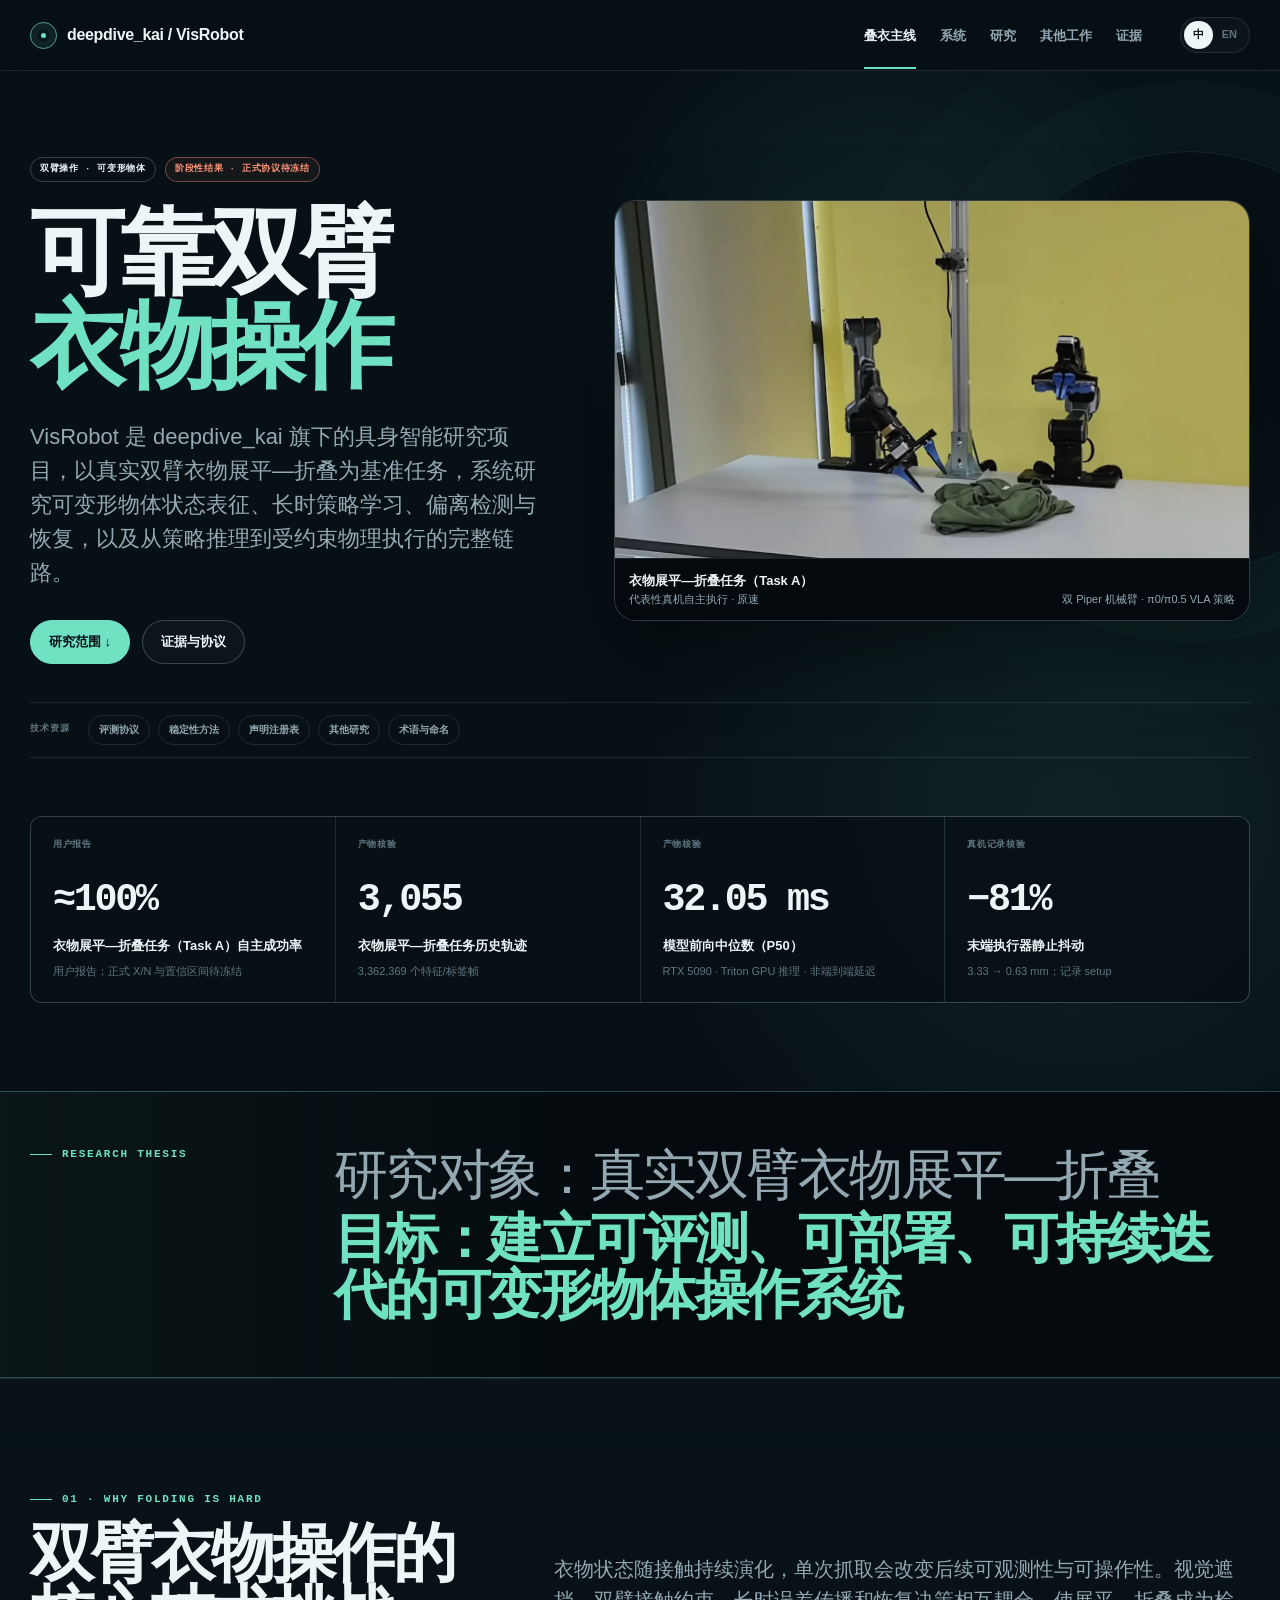
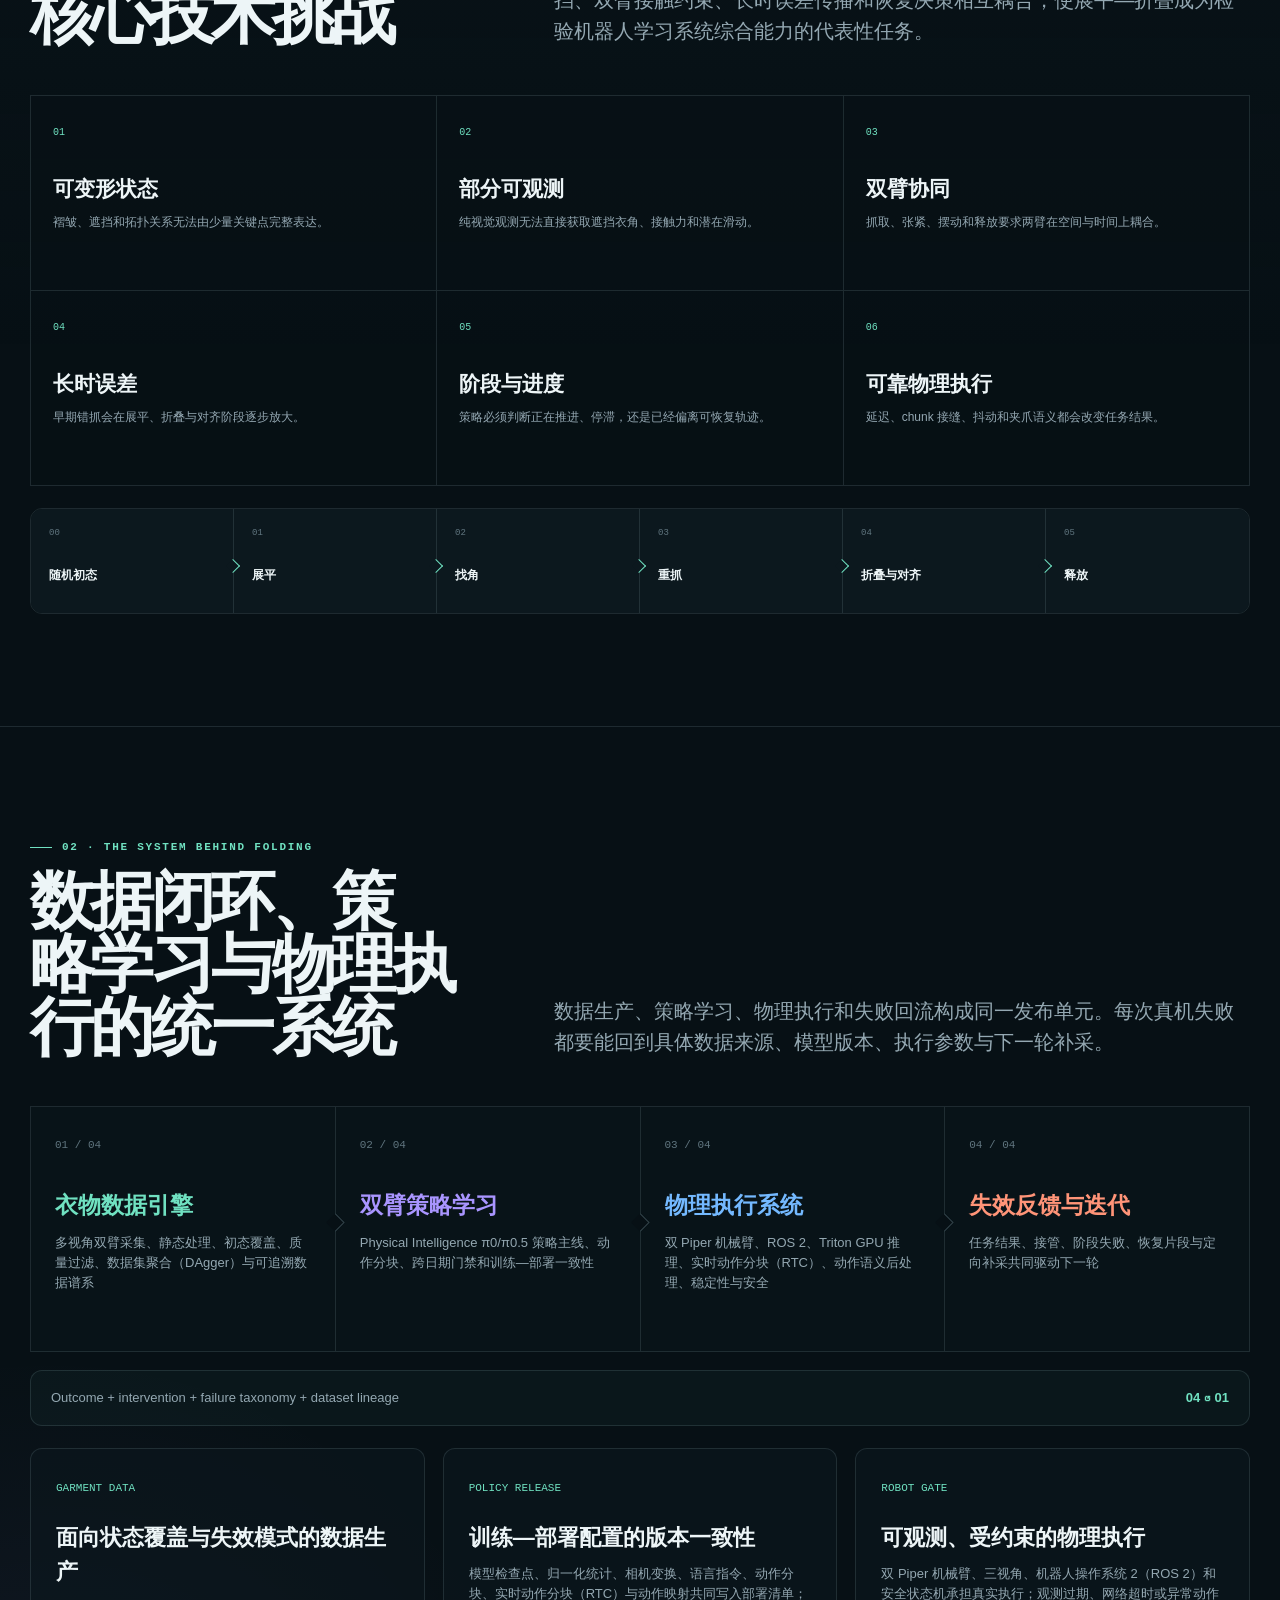
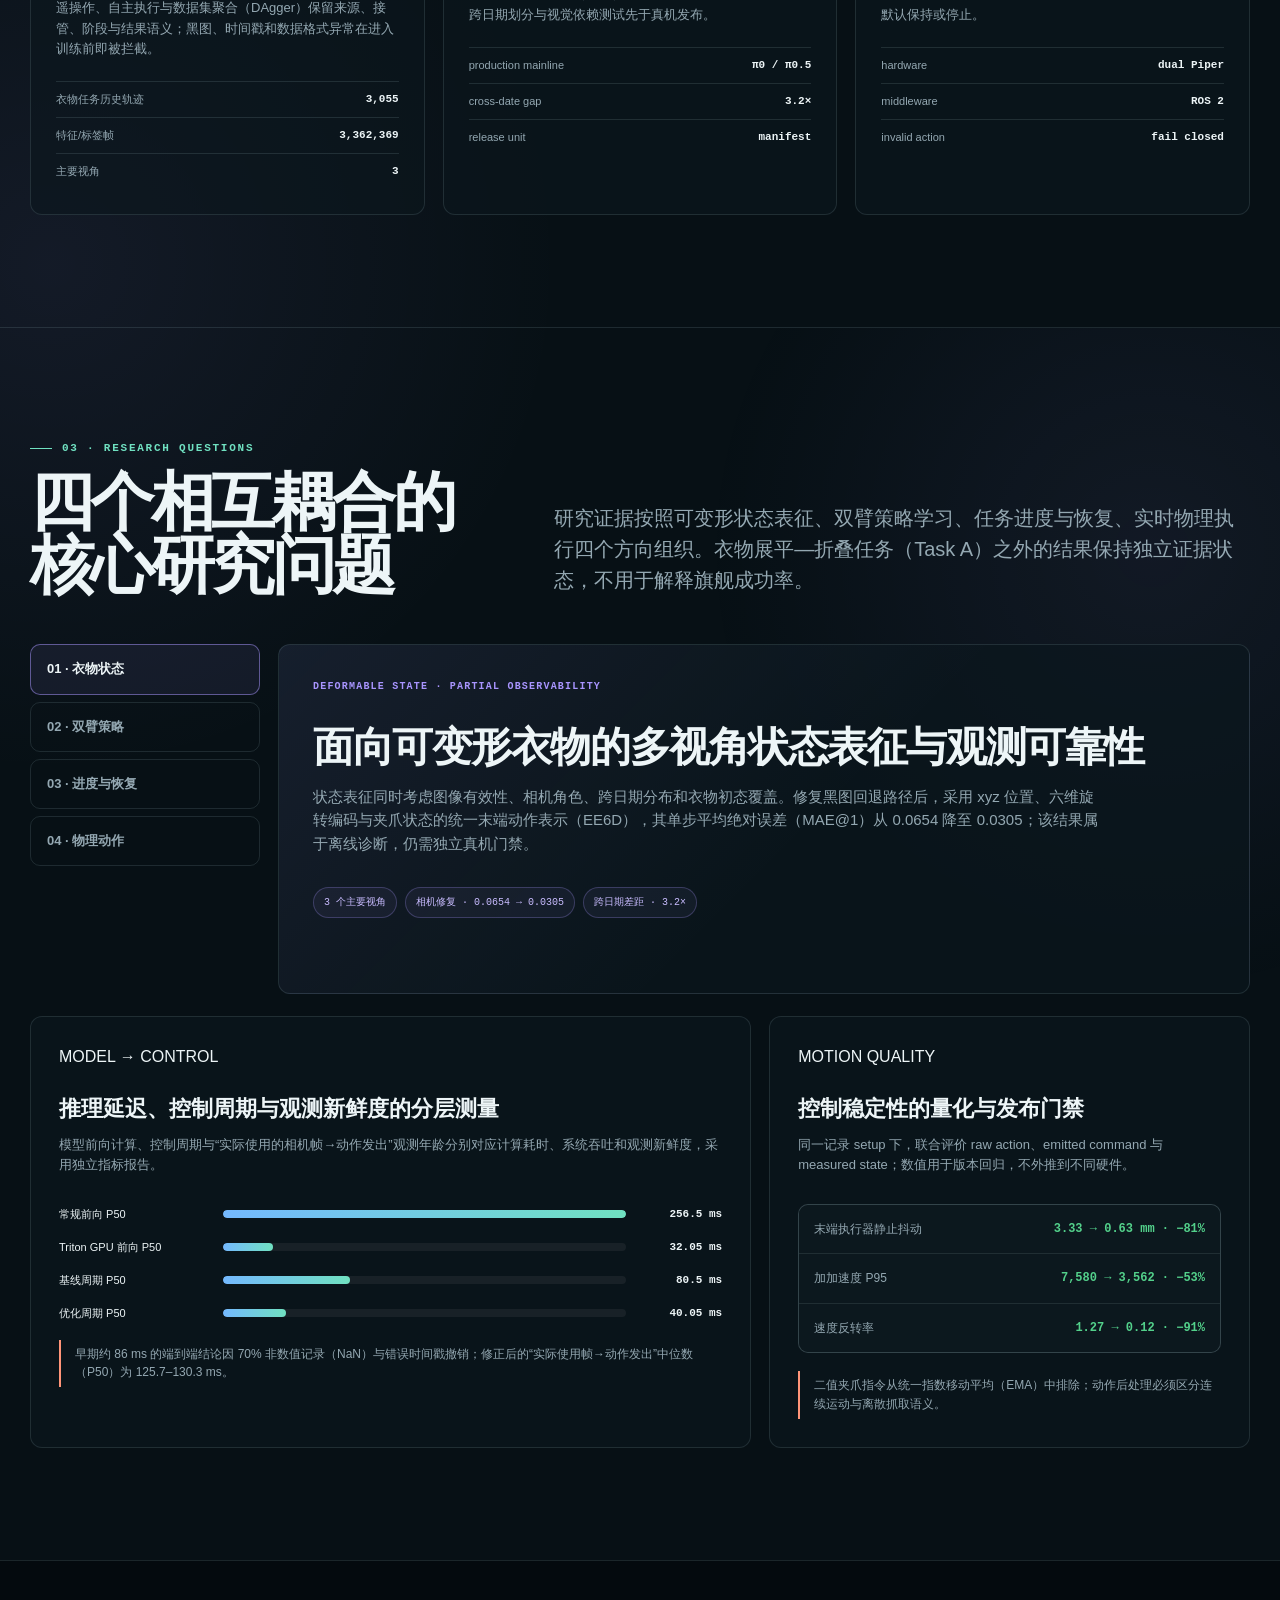
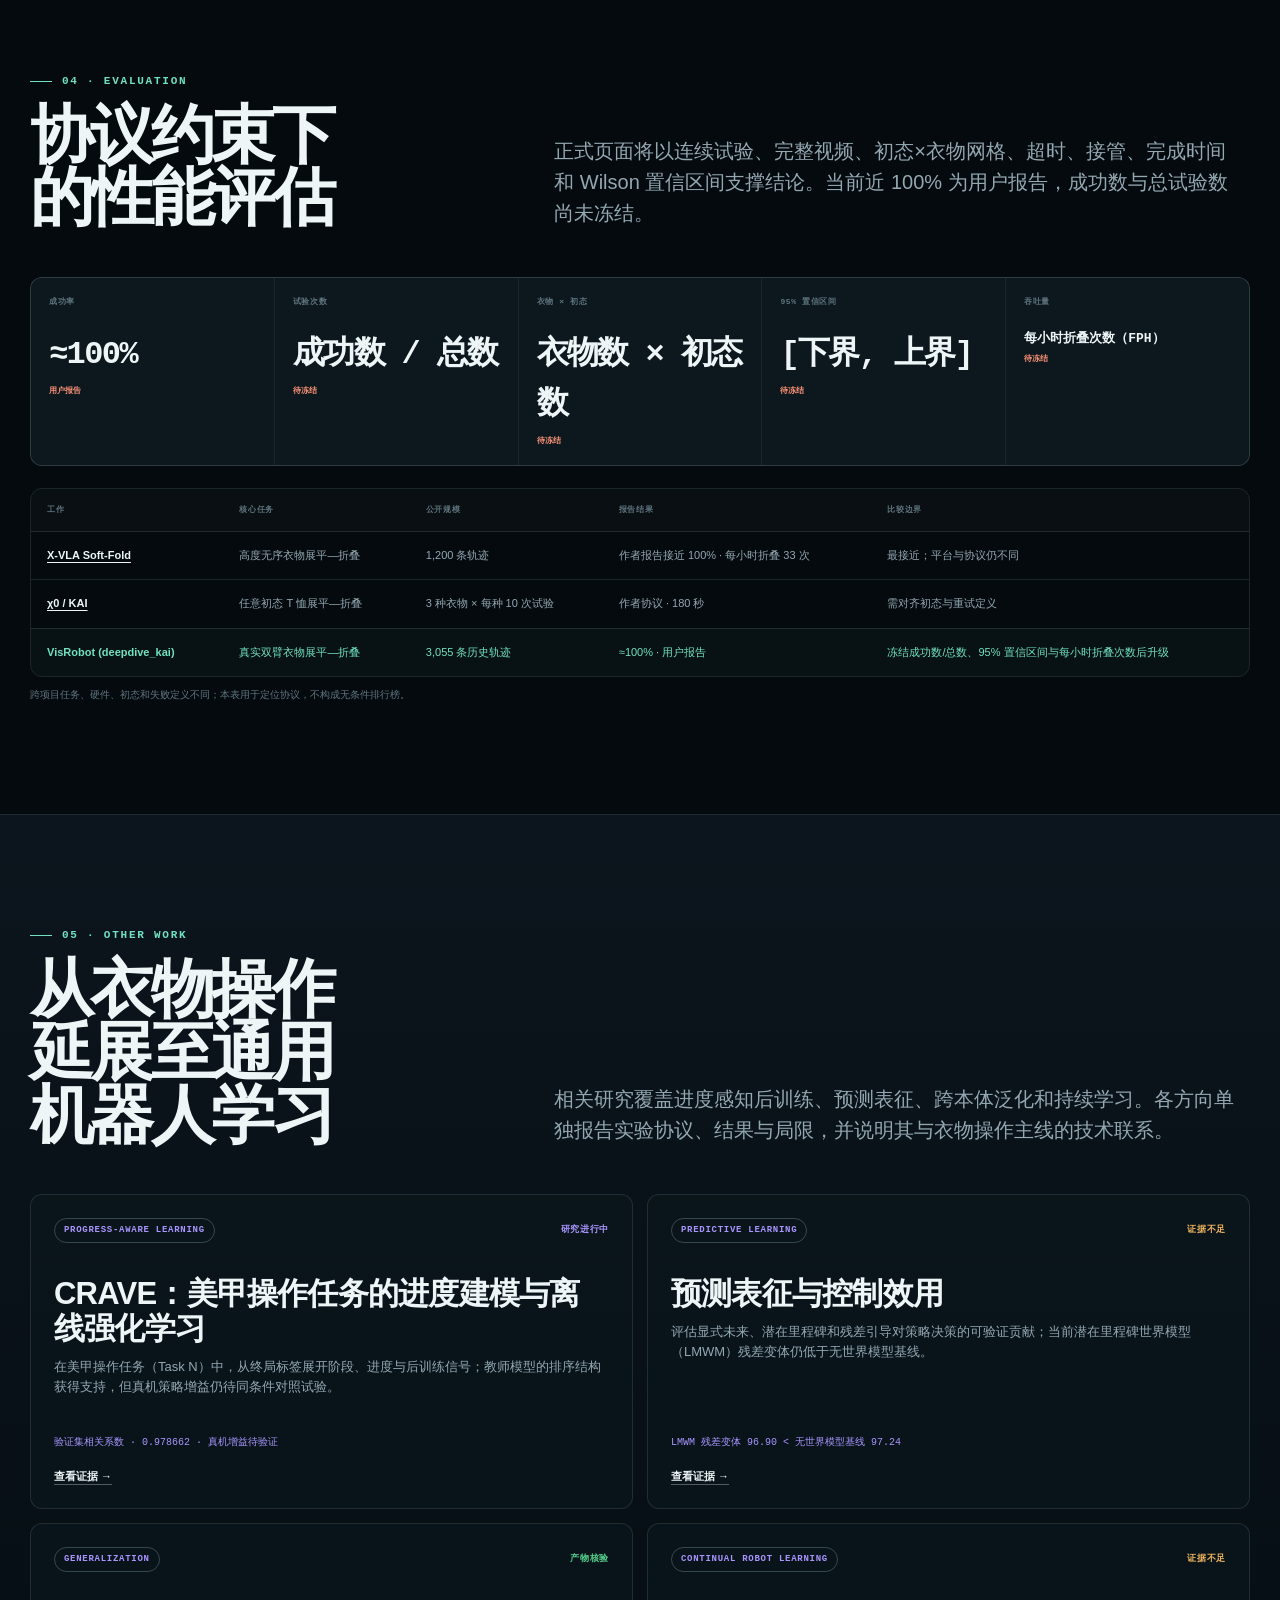
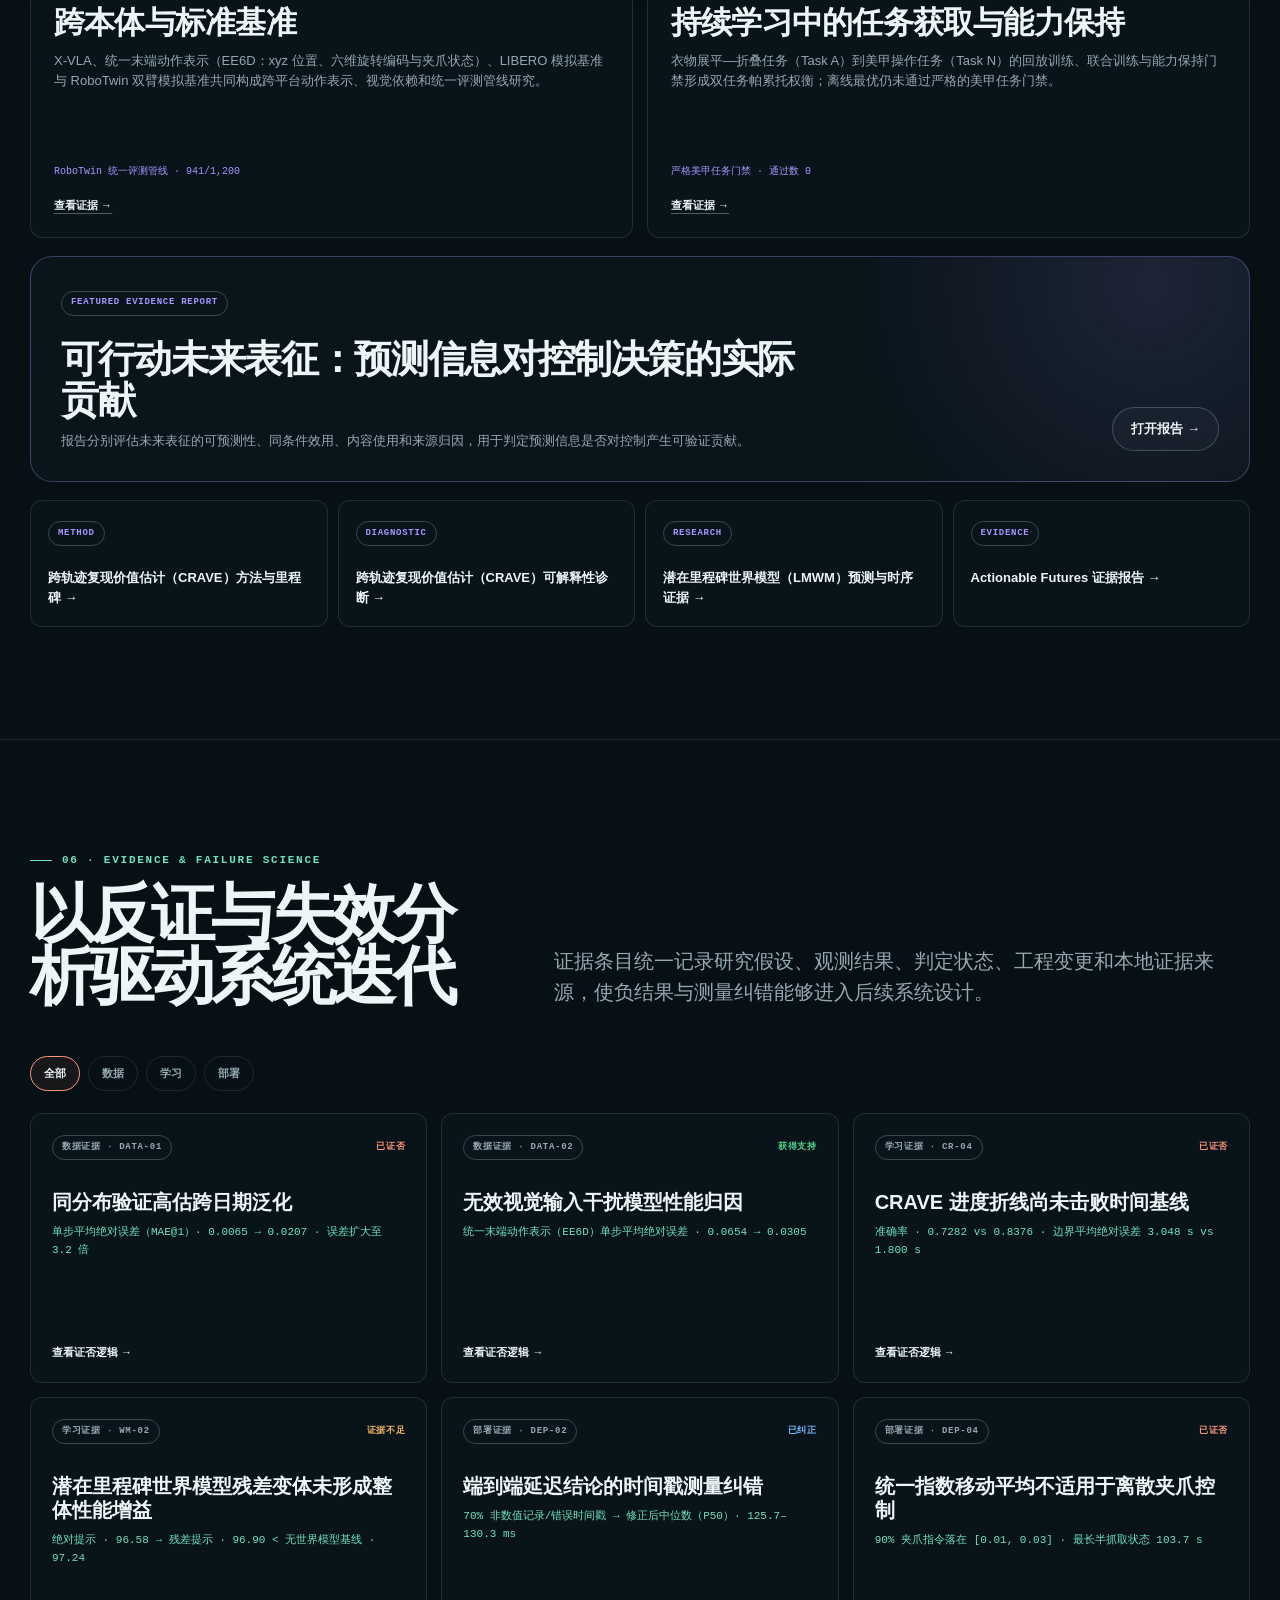
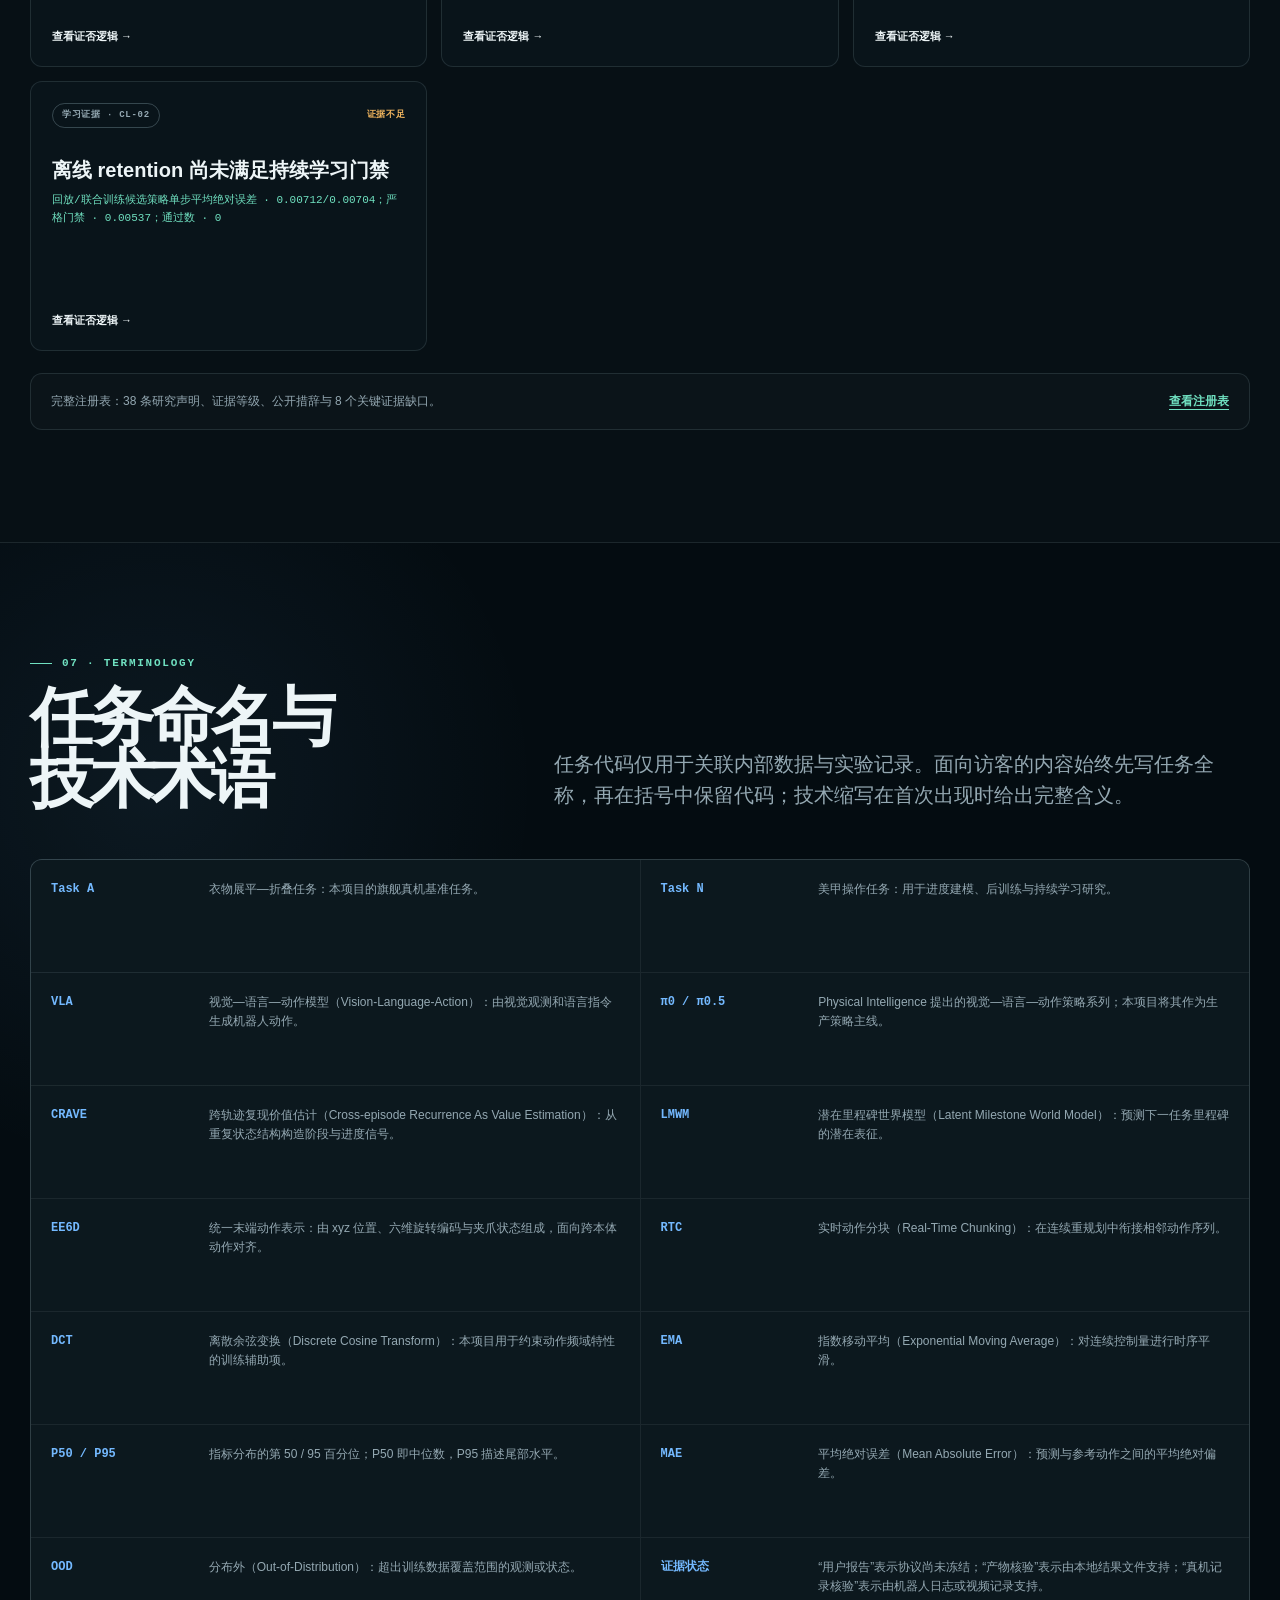
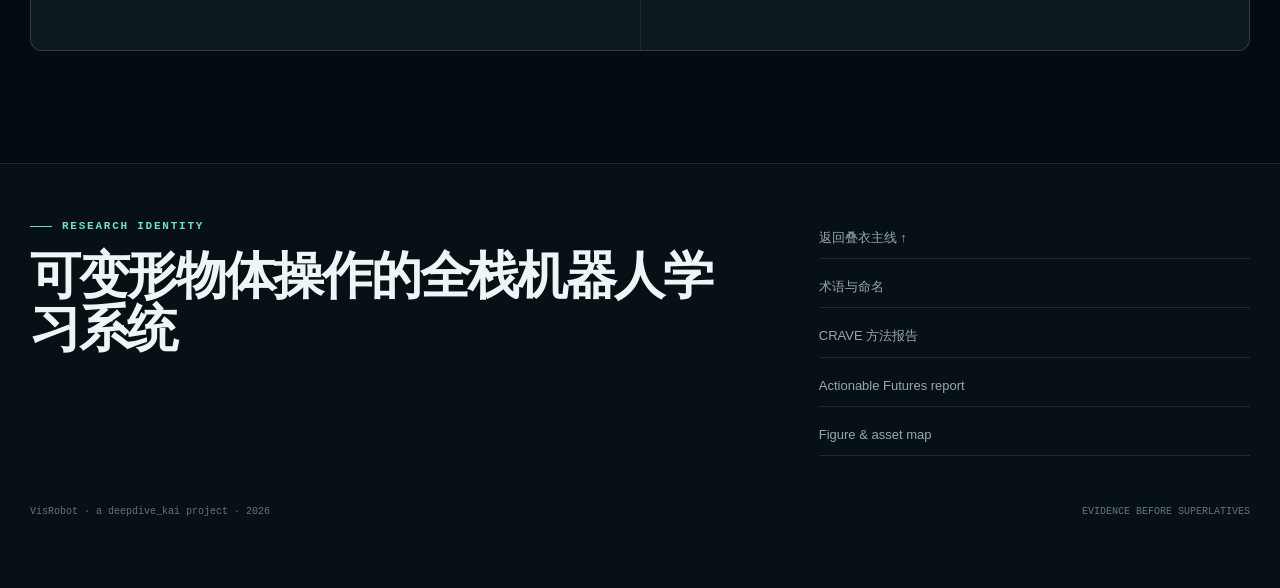
==== site/index.html @ 2e7d3652 "Publish VisRobot research showcase" ====
<!doctype html>
<html lang="zh-CN">
<head>
  <meta charset="utf-8">
  <meta name="viewport" content="width=device-width, initial-scale=1">
  <meta name="description" content="VisRobot 是 deepdive_kai 旗下的具身智能研究项目，以真实双臂衣物展平—折叠为基准任务，研究可变形物体状态表征、VLA 策略、任务进度、物理执行与可靠部署。">
  <meta name="theme-color" content="#071015">
  <meta property="og:type" content="website">
  <meta property="og:title" content="VisRobot · Reliable Bimanual Garment Manipulation">
  <meta property="og:description" content="A systems study of data, learning, control and evaluation for deformable-object manipulation.">
  <title>VisRobot · A deepdive_kai Project</title>
  <link rel="icon" href="favicon.svg" type="image/svg+xml">
  <link rel="stylesheet" href="static/showcase.css">
  <script defer src="static/showcase.js"></script>
</head>
<body>
  <a class="skip-link" href="#folding" data-copy-zh="跳到正文" data-copy-en="Skip to content">跳到正文</a>

  <header class="site-header">
    <div class="nav-shell">
      <a class="brand" href="#folding" aria-label="VisRobot home">
        <span class="brand-mark" aria-hidden="true"></span>
        <span>deepdive_kai / VisRobot</span>
      </a>
      <nav class="nav-links" id="site-nav" aria-label="Primary navigation">
        <a href="#folding" data-copy-zh="叠衣主线" data-copy-en="Folding">叠衣主线</a>
        <a href="#system" data-copy-zh="系统" data-copy-en="System">系统</a>
        <a href="#research" data-copy-zh="研究" data-copy-en="Research">研究</a>
        <a href="#other-work" data-copy-zh="其他工作" data-copy-en="Other Work">其他工作</a>
        <a href="#evidence" data-copy-zh="证据" data-copy-en="Evidence">证据</a>
      </nav>
      <button class="nav-toggle" id="nav-toggle" type="button" aria-expanded="false" aria-controls="site-nav" aria-label="Toggle navigation">Menu</button>
      <div class="lang-switch" aria-label="Language">
        <button id="lang-zh" class="active" type="button" data-lang="zh" aria-pressed="true">中</button>
        <button id="lang-en" type="button" data-lang="en" aria-pressed="false">EN</button>
      </div>
    </div>
  </header>

  <main>
    <section class="hero-section folding-hero" id="folding">
      <div class="section-shell">
        <div class="hero-grid">
          <div class="hero-copy">
            <div class="status-line">
              <span class="status-chip" data-copy-zh="双臂操作 · 可变形物体" data-copy-en="BIMANUAL MANIPULATION · DEFORMABLE OBJECTS">双臂操作 · 可变形物体</span>
              <span class="status-chip warning" data-copy-zh="阶段性结果 · 正式协议待冻结" data-copy-en="PROVISIONAL RESULT · PROTOCOL FREEZE PENDING">阶段性结果 · 正式协议待冻结</span>
            </div>
            <h1>
              <span data-copy-zh="可靠双臂" data-copy-en="Reliable Bimanual">可靠双臂</span><br>
              <span class="accent" data-copy-zh="衣物操作" data-copy-en="Garment Manipulation">衣物操作</span>
            </h1>
            <p class="hero-lead"
               data-copy-zh="VisRobot 是 deepdive_kai 旗下的具身智能研究项目，以真实双臂衣物展平—折叠为基准任务，系统研究可变形物体状态表征、长时策略学习、偏离检测与恢复，以及从策略推理到受约束物理执行的完整链路。"
               data-copy-en="VisRobot is an embodied-AI research project within deepdive_kai. It uses real-world bimanual garment flatten-and-fold as a benchmark for deformable-state representation, long-horizon policy learning, deviation detection and recovery, and constrained physical execution.">VisRobot 是 deepdive_kai 旗下的具身智能研究项目，以真实双臂衣物展平—折叠为基准任务，系统研究可变形物体状态表征、长时策略学习、偏离检测与恢复，以及从策略推理到受约束物理执行的完整链路。</p>
            <div class="hero-actions">
              <a class="button-link primary" href="#problem" data-copy-zh="研究范围 ↓" data-copy-en="Research scope ↓">研究范围 ↓</a>
              <a class="button-link" href="#evidence" data-copy-zh="证据与协议" data-copy-en="Evidence & protocols">证据与协议</a>
            </div>
          </div>

          <figure class="demo-stage hero-demo">
            <video autoplay muted loop playsinline preload="metadata" poster="static/media/folding-demo-poster.webp">
              <source src="static/media/folding-demo.mp4" type="video/mp4">
            </video>
            <figcaption class="demo-caption">
              <div>
                <strong data-copy-zh="衣物展平—折叠任务（Task A）" data-copy-en="Garment flatten-and-fold task (Task A)">衣物展平—折叠任务（Task A）</strong>
                <span data-copy-zh="代表性真机自主执行 · 原速" data-copy-en="Representative autonomous rollout · real-time">代表性真机自主执行 · 原速</span>
              </div>
              <span data-copy-zh="双 Piper 机械臂 · π0/π0.5 VLA 策略" data-copy-en="DUAL PIPER ARMS · π0/π0.5 VLA POLICY">双 Piper 机械臂 · π0/π0.5 VLA 策略</span>
            </figcaption>
          </figure>
        </div>

        <div class="resource-rail" aria-label="Project resources">
          <span data-copy-zh="技术资源" data-copy-en="Technical resources">技术资源</span>
          <a href="#evaluation" data-copy-zh="评测协议" data-copy-en="Protocol">评测协议</a>
          <a href="#research" data-copy-zh="稳定性方法" data-copy-en="Motion stability">稳定性方法</a>
          <a href="#evidence" data-copy-zh="声明注册表" data-copy-en="Claim registry">声明注册表</a>
          <a href="#other-work" data-copy-zh="其他研究" data-copy-en="Other research">其他研究</a>
          <a href="#glossary" data-copy-zh="术语与命名" data-copy-en="Terminology">术语与命名</a>
        </div>
        <div class="metric-grid" id="hero-metrics" aria-live="polite"></div>
      </div>
    </section>

    <section class="manifesto-band" aria-label="Research thesis">
      <div class="section-shell manifesto-grid">
        <p class="eyebrow">RESEARCH THESIS</p>
        <blockquote>
          <span data-copy-zh="研究对象：真实双臂衣物展平—折叠" data-copy-en="Subject: real-world bimanual garment flatten-and-fold">研究对象：真实双臂衣物展平—折叠</span>
          <strong data-copy-zh="目标：建立可评测、可部署、可持续迭代的可变形物体操作系统" data-copy-en="Objective: an evaluable, deployable and continuously improving system for deformable-object manipulation">目标：建立可评测、可部署、可持续迭代的可变形物体操作系统</strong>
        </blockquote>
      </div>
    </section>

    <section class="section problem-section" id="problem">
      <div class="section-shell">
        <header class="section-heading">
          <div>
            <p class="eyebrow">01 · WHY FOLDING IS HARD</p>
            <h2 data-copy-zh="双臂衣物操作的核心技术挑战" data-copy-en="Core challenges in bimanual garment manipulation">双臂衣物操作的核心技术挑战</h2>
          </div>
          <p data-copy-zh="衣物状态随接触持续演化，单次抓取会改变后续可观测性与可操作性。视觉遮挡、双臂接触约束、长时误差传播和恢复决策相互耦合，使展平—折叠成为检验机器人学习系统综合能力的代表性任务。" data-copy-en="Garment state evolves under contact, and each grasp changes subsequent observability and manipulability. Visual occlusion, bimanual contact constraints, long-horizon error propagation and recovery decisions are tightly coupled, making flatten-and-fold a representative systems benchmark.">衣物状态随接触持续演化，单次抓取会改变后续可观测性与可操作性。视觉遮挡、双臂接触约束、长时误差传播和恢复决策相互耦合，使展平—折叠成为检验机器人学习系统综合能力的代表性任务。</p>
        </header>

        <div class="challenge-grid">
          <article class="challenge-card"><span>01</span><h3 data-copy-zh="可变形状态" data-copy-en="Deformable state">可变形状态</h3><p data-copy-zh="褶皱、遮挡和拓扑关系无法由少量关键点完整表达。" data-copy-en="Wrinkles, occlusion and topology cannot be fully captured by a few keypoints.">褶皱、遮挡和拓扑关系无法由少量关键点完整表达。</p></article>
          <article class="challenge-card"><span>02</span><h3 data-copy-zh="部分可观测" data-copy-en="Partial observability">部分可观测</h3><p data-copy-zh="纯视觉观测无法直接获取遮挡衣角、接触力和潜在滑动。" data-copy-en="Vision alone does not directly expose occluded corners, contact forces or latent slip.">纯视觉观测无法直接获取遮挡衣角、接触力和潜在滑动。</p></article>
          <article class="challenge-card"><span>03</span><h3 data-copy-zh="双臂协同" data-copy-en="Bimanual coordination">双臂协同</h3><p data-copy-zh="抓取、张紧、摆动和释放要求两臂在空间与时间上耦合。" data-copy-en="Grasping, tensioning, swinging and release couple both arms in space and time.">抓取、张紧、摆动和释放要求两臂在空间与时间上耦合。</p></article>
          <article class="challenge-card"><span>04</span><h3 data-copy-zh="长时误差" data-copy-en="Long-horizon error">长时误差</h3><p data-copy-zh="早期错抓会在展平、折叠与对齐阶段逐步放大。" data-copy-en="An early bad grasp compounds through flattening, folding and alignment.">早期错抓会在展平、折叠与对齐阶段逐步放大。</p></article>
          <article class="challenge-card"><span>05</span><h3 data-copy-zh="阶段与进度" data-copy-en="Stage & progress">阶段与进度</h3><p data-copy-zh="策略必须判断正在推进、停滞，还是已经偏离可恢复轨迹。" data-copy-en="The policy must distinguish progress, stagnation and recoverable deviation.">策略必须判断正在推进、停滞，还是已经偏离可恢复轨迹。</p></article>
          <article class="challenge-card"><span>06</span><h3 data-copy-zh="可靠物理执行" data-copy-en="Reliable execution">可靠物理执行</h3><p data-copy-zh="延迟、chunk 接缝、抖动和夹爪语义都会改变任务结果。" data-copy-en="Latency, chunk seams, jitter and gripper semantics all change outcomes.">延迟、chunk 接缝、抖动和夹爪语义都会改变任务结果。</p></article>
        </div>

        <div class="task-timeline" aria-label="Folding task stages">
          <div><span>00</span><b data-copy-zh="随机初态" data-copy-en="Random state">随机初态</b></div>
          <div><span>01</span><b data-copy-zh="展平" data-copy-en="Flatten">展平</b></div>
          <div><span>02</span><b data-copy-zh="找角" data-copy-en="Find corners">找角</b></div>
          <div><span>03</span><b data-copy-zh="重抓" data-copy-en="Regrasp">重抓</b></div>
          <div><span>04</span><b data-copy-zh="折叠与对齐" data-copy-en="Fold & align">折叠与对齐</b></div>
          <div><span>05</span><b data-copy-zh="释放" data-copy-en="Release">释放</b></div>
        </div>
      </div>
    </section>

    <section class="section" id="system">
      <div class="section-shell">
        <header class="section-heading">
          <div>
            <p class="eyebrow">02 · THE SYSTEM BEHIND FOLDING</p>
            <h2 data-copy-zh="数据闭环、策略学习与物理执行的统一系统" data-copy-en="A unified system for data, policy learning and physical execution">数据闭环、策略学习与物理执行的统一系统</h2>
          </div>
          <p data-copy-zh="数据生产、策略学习、物理执行和失败回流构成同一发布单元。每次真机失败都要能回到具体数据来源、模型版本、执行参数与下一轮补采。" data-copy-en="Data production, policy learning, physical execution and failure feedback form one release unit. Every robot failure must trace back to data sources, model versions, execution parameters and the next recollection cycle.">数据生产、策略学习、物理执行和失败回流构成同一发布单元。每次真机失败都要能回到具体数据来源、模型版本、执行参数与下一轮补采。</p>
        </header>
        <div class="system-rail system-four" id="system-rail"></div>
        <div class="loop-note">
          <span data-copy-zh="Outcome + intervention + failure taxonomy + dataset lineage" data-copy-en="Outcome + intervention + failure taxonomy + dataset lineage">Outcome + intervention + failure taxonomy + dataset lineage</span>
          <strong>04 ↺ 01</strong>
        </div>

        <div class="data-grid system-detail-grid">
          <article class="data-card">
            <span class="card-number">GARMENT DATA</span>
            <h3 data-copy-zh="面向状态覆盖与失效模式的数据生产" data-copy-en="Data production for state coverage and failure modes">面向状态覆盖与失效模式的数据生产</h3>
            <p data-copy-zh="遥操作、自主执行与数据集聚合（DAgger）保留来源、接管、阶段与结果语义；黑图、时间戳和数据格式异常在进入训练前即被拦截。" data-copy-en="Teleoperation, autonomous rollouts and Dataset Aggregation (DAgger) preserve source, intervention, stage and outcome semantics; black frames, timestamps and schema faults are rejected before training.">遥操作、自主执行与数据集聚合（DAgger）保留来源、接管、阶段与结果语义；黑图、时间戳和数据格式异常在进入训练前即被拦截。</p>
            <ul><li><span data-copy-zh="衣物任务历史轨迹" data-copy-en="Garment-task episodes">衣物任务历史轨迹</span><b>3,055</b></li><li><span data-copy-zh="特征/标签帧" data-copy-en="Feature/label frames">特征/标签帧</span><b>3,362,369</b></li><li><span data-copy-zh="主要视角" data-copy-en="Primary views">主要视角</span><b>3</b></li></ul>
          </article>
          <article class="data-card">
            <span class="card-number">POLICY RELEASE</span>
            <h3 data-copy-zh="训练—部署配置的版本一致性" data-copy-en="Version consistency across training and deployment">训练—部署配置的版本一致性</h3>
            <p data-copy-zh="模型检查点、归一化统计、相机变换、语言指令、动作分块、实时动作分块（RTC）与动作映射共同写入部署清单；跨日期划分与视觉依赖测试先于真机发布。" data-copy-en="Checkpoints, normalization statistics, camera transforms, prompts, action chunks, Real-Time Chunking (RTC) and action mappings enter one deployment manifest; cross-date splits and vision-dependence tests precede robot release.">模型检查点、归一化统计、相机变换、语言指令、动作分块、实时动作分块（RTC）与动作映射共同写入部署清单；跨日期划分与视觉依赖测试先于真机发布。</p>
            <ul><li><span>production mainline</span><b>π0 / π0.5</b></li><li><span>cross-date gap</span><b>3.2×</b></li><li><span>release unit</span><b>manifest</b></li></ul>
          </article>
          <article class="data-card">
            <span class="card-number">ROBOT GATE</span>
            <h3 data-copy-zh="可观测、受约束的物理执行" data-copy-en="Observable and constrained physical execution">可观测、受约束的物理执行</h3>
            <p data-copy-zh="双 Piper 机械臂、三视角、机器人操作系统 2（ROS 2）和安全状态机承担真实执行；观测过期、网络超时或异常动作默认保持或停止。" data-copy-en="Dual Piper arms, three views, Robot Operating System 2 (ROS 2) and a safety state machine execute the policy; stale observations, network timeouts and invalid actions default to hold or stop.">双 Piper 机械臂、三视角、机器人操作系统 2（ROS 2）和安全状态机承担真实执行；观测过期、网络超时或异常动作默认保持或停止。</p>
            <ul><li><span>hardware</span><b>dual Piper</b></li><li><span>middleware</span><b>ROS 2</b></li><li><span>invalid action</span><b>fail closed</b></li></ul>
          </article>
        </div>
      </div>
    </section>

    <section class="section research-section" id="research">
      <div class="section-shell">
        <header class="section-heading">
          <div>
            <p class="eyebrow">03 · RESEARCH QUESTIONS</p>
            <h2 data-copy-zh="四个相互耦合的核心研究问题" data-copy-en="Four coupled research questions">四个相互耦合的核心研究问题</h2>
          </div>
          <p data-copy-zh="研究证据按照可变形状态表征、双臂策略学习、任务进度与恢复、实时物理执行四个方向组织。衣物展平—折叠任务（Task A）之外的结果保持独立证据状态，不用于解释旗舰成功率。" data-copy-en="Evidence is organized around deformable-state representation, bimanual policy learning, task progress and recovery, and real-time physical execution. Results outside the garment flatten-and-fold task (Task A) retain independent evidence states and are not used to explain the flagship success rate.">研究证据按照可变形状态表征、双臂策略学习、任务进度与恢复、实时物理执行四个方向组织。衣物展平—折叠任务（Task A）之外的结果保持独立证据状态，不用于解释旗舰成功率。</p>
        </header>
        <div class="learning-layout">
          <div class="learning-tabs" id="learning-tabs" role="tablist" aria-label="Research questions"></div>
          <div class="learning-panel" id="learning-panel" role="tabpanel"></div>
        </div>

        <div class="deployment-grid motion-grid">
          <article class="deploy-card">
            <span class="card-number">MODEL → CONTROL</span>
            <h3 data-copy-zh="推理延迟、控制周期与观测新鲜度的分层测量" data-copy-en="Layered measurement of inference, control cycle and observation age">推理延迟、控制周期与观测新鲜度的分层测量</h3>
            <p data-copy-zh="模型前向计算、控制周期与“实际使用的相机帧→动作发出”观测年龄分别对应计算耗时、系统吞吐和观测新鲜度，采用独立指标报告。" data-copy-en="Model forward time, control-cycle time and used-camera-frame-to-command-emission observation age measure compute, throughput and observation freshness respectively and are reported independently.">模型前向计算、控制周期与“实际使用的相机帧→动作发出”观测年龄分别对应计算耗时、系统吞吐和观测新鲜度，采用独立指标报告。</p>
            <div class="latency-stack">
              <div class="latency-row"><span data-copy-zh="常规前向 P50" data-copy-en="Eager forward P50">常规前向 P50</span><div class="latency-track"><div class="latency-bar" style="--bar:100%"></div></div><strong>256.5 ms</strong></div>
              <div class="latency-row"><span data-copy-zh="Triton GPU 前向 P50" data-copy-en="Triton GPU forward P50">Triton GPU 前向 P50</span><div class="latency-track"><div class="latency-bar" style="--bar:12.5%"></div></div><strong>32.05 ms</strong></div>
              <div class="latency-row"><span data-copy-zh="基线周期 P50" data-copy-en="Baseline cycle P50">基线周期 P50</span><div class="latency-track"><div class="latency-bar" style="--bar:31.4%"></div></div><strong>80.5 ms</strong></div>
              <div class="latency-row"><span data-copy-zh="优化周期 P50" data-copy-en="Optimized cycle P50">优化周期 P50</span><div class="latency-track"><div class="latency-bar" style="--bar:15.6%"></div></div><strong>40.05 ms</strong></div>
            </div>
            <div class="measurement-note" data-copy-zh="早期约 86 ms 的端到端结论因 70% 非数值记录（NaN）与错误时间戳撤销；修正后的“实际使用帧→动作发出”中位数（P50）为 125.7–130.3 ms。" data-copy-en="An earlier ~86 ms end-to-end result was retracted because of 70% not-a-number (NaN) records and incorrect timestamps; corrected used-frame-to-command-emission median (P50) is 125.7–130.3 ms.">早期约 86 ms 的端到端结论因 70% 非数值记录（NaN）与错误时间戳撤销；修正后的“实际使用帧→动作发出”中位数（P50）为 125.7–130.3 ms。</div>
          </article>
          <article class="deploy-card">
            <span class="card-number">MOTION QUALITY</span>
            <h3 data-copy-zh="控制稳定性的量化与发布门禁" data-copy-en="Quantitative control-stability release gates">控制稳定性的量化与发布门禁</h3>
            <p data-copy-zh="同一记录 setup 下，联合评价 raw action、emitted command 与 measured state；数值用于版本回归，不外推到不同硬件。" data-copy-en="On the same recorded setup, raw actions, emitted commands and measured states are evaluated together. Values support release regression and are not extrapolated across hardware.">同一记录 setup 下，联合评价 raw action、emitted command 与 measured state；数值用于版本回归，不外推到不同硬件。</p>
            <div class="stability-list">
              <div class="stability-item"><span data-copy-zh="末端执行器静止抖动" data-copy-en="Idle end-effector jiggle">末端执行器静止抖动</span><b>3.33 → 0.63 mm · −81%</b></div>
              <div class="stability-item"><span data-copy-zh="加加速度 P95" data-copy-en="Jerk P95">加加速度 P95</span><b>7,580 → 3,562 · −53%</b></div>
              <div class="stability-item"><span data-copy-zh="速度反转率" data-copy-en="Velocity reversals">速度反转率</span><b>1.27 → 0.12 · −91%</b></div>
            </div>
            <div class="measurement-note" data-copy-zh="二值夹爪指令从统一指数移动平均（EMA）中排除；动作后处理必须区分连续运动与离散抓取语义。" data-copy-en="The binary gripper command is excluded from the shared exponential moving average (EMA); post-processing must distinguish continuous motion from discrete grasp semantics.">二值夹爪指令从统一指数移动平均（EMA）中排除；动作后处理必须区分连续运动与离散抓取语义。</div>
          </article>
        </div>
      </div>
    </section>

    <section class="section evaluation-section" id="evaluation">
      <div class="section-shell">
        <header class="section-heading">
          <div>
            <p class="eyebrow">04 · EVALUATION</p>
            <h2 data-copy-zh="协议约束下的性能评估" data-copy-en="Protocol-bounded performance evaluation">协议约束下的性能评估</h2>
          </div>
          <p data-copy-zh="正式页面将以连续试验、完整视频、初态×衣物网格、超时、接管、完成时间和 Wilson 置信区间支撑结论。当前近 100% 为用户报告，成功数与总试验数尚未冻结。" data-copy-en="The final claim will be grounded in consecutive trials, complete videos, an initial-state × garment grid, timeouts, interventions, completion time and Wilson confidence intervals. The current near-100% result is user-reported; successes and total trials are not yet frozen.">正式页面将以连续试验、完整视频、初态×衣物网格、超时、接管、完成时间和 Wilson 置信区间支撑结论。当前近 100% 为用户报告，成功数与总试验数尚未冻结。</p>
        </header>

        <div class="protocol-gate">
          <div><small data-copy-zh="成功率" data-copy-en="SUCCESS">成功率</small><strong>≈100%</strong><span data-copy-zh="用户报告" data-copy-en="USER-REPORTED">用户报告</span></div>
          <div><small data-copy-zh="试验次数" data-copy-en="TRIAL COUNT">试验次数</small><strong data-copy-zh="成功数 / 总数" data-copy-en="successes / trials">成功数 / 总数</strong><span data-copy-zh="待冻结" data-copy-en="PENDING">待冻结</span></div>
          <div><small data-copy-zh="衣物 × 初态" data-copy-en="GARMENTS × STATES">衣物 × 初态</small><strong data-copy-zh="衣物数 × 初态数" data-copy-en="garments × states">衣物数 × 初态数</strong><span data-copy-zh="待冻结" data-copy-en="PENDING">待冻结</span></div>
          <div><small data-copy-zh="95% 置信区间" data-copy-en="95% CONFIDENCE INTERVAL">95% 置信区间</small><strong data-copy-zh="[下界, 上界]" data-copy-en="[lower, upper]">[下界, 上界]</strong><span data-copy-zh="待冻结" data-copy-en="PENDING">待冻结</span></div>
          <div><small data-copy-zh="吞吐量" data-copy-en="THROUGHPUT">吞吐量</small><strong data-copy-zh="每小时折叠次数（FPH）" data-copy-en="Folds per hour (FPH)">每小时折叠次数（FPH）</strong><span data-copy-zh="待冻结" data-copy-en="PENDING">待冻结</span></div>
        </div>

        <div class="comparison-table-wrap">
          <table class="comparison-table">
            <thead><tr><th data-copy-zh="工作" data-copy-en="Work">工作</th><th data-copy-zh="核心任务" data-copy-en="Core task">核心任务</th><th data-copy-zh="公开规模" data-copy-en="Public scale">公开规模</th><th data-copy-zh="报告结果" data-copy-en="Reported result">报告结果</th><th data-copy-zh="比较边界" data-copy-en="Comparison boundary">比较边界</th></tr></thead>
            <tbody>
              <tr><td><a href="https://thu-air-dream.github.io/X-VLA/" target="_blank" rel="noreferrer">X-VLA Soft-Fold</a></td><td data-copy-zh="高度无序衣物展平—折叠" data-copy-en="Disordered garment flatten-and-fold">高度无序衣物展平—折叠</td><td data-copy-zh="1,200 条轨迹" data-copy-en="1,200 episodes">1,200 条轨迹</td><td data-copy-zh="作者报告接近 100% · 每小时折叠 33 次" data-copy-en="Authors report near 100% · 33 folds per hour">作者报告接近 100% · 每小时折叠 33 次</td><td data-copy-zh="最接近；平台与协议仍不同" data-copy-en="Closest; platform and protocol still differ">最接近；平台与协议仍不同</td></tr>
              <tr><td><a href="https://github.com/OpenDriveLab/kai0" target="_blank" rel="noreferrer">χ0 / KAI</a></td><td data-copy-zh="任意初态 T 恤展平—折叠" data-copy-en="Arbitrary-state T-shirt flatten-and-fold">任意初态 T 恤展平—折叠</td><td data-copy-zh="3 种衣物 × 每种 10 次试验" data-copy-en="3 garments × 10 trials each">3 种衣物 × 每种 10 次试验</td><td data-copy-zh="作者协议 · 180 秒" data-copy-en="Author protocol · 180 s">作者协议 · 180 秒</td><td data-copy-zh="需对齐初态与重试定义" data-copy-en="Must align state and retry definitions">需对齐初态与重试定义</td></tr>
              <tr class="current-row"><td>VisRobot (deepdive_kai)</td><td data-copy-zh="真实双臂衣物展平—折叠" data-copy-en="Real bimanual garment flatten-and-fold">真实双臂衣物展平—折叠</td><td data-copy-zh="3,055 条历史轨迹" data-copy-en="3,055 historical episodes">3,055 条历史轨迹</td><td data-copy-zh="≈100% · 用户报告" data-copy-en="≈100% · USER-REPORTED">≈100% · 用户报告</td><td data-copy-zh="冻结成功数/总数、95% 置信区间与每小时折叠次数后升级" data-copy-en="Upgrade after freezing successes/trials, the 95% confidence interval and folds per hour">冻结成功数/总数、95% 置信区间与每小时折叠次数后升级</td></tr>
            </tbody>
          </table>
        </div>
        <p class="table-note" data-copy-zh="跨项目任务、硬件、初态和失败定义不同；本表用于定位协议，不构成无条件排行榜。" data-copy-en="Tasks, hardware, initial states and failure definitions differ across projects. This table positions protocols; it is not an unconditional leaderboard.">跨项目任务、硬件、初态和失败定义不同；本表用于定位协议，不构成无条件排行榜。</p>
      </div>
    </section>

    <section class="section other-work-section" id="other-work">
      <div class="section-shell">
        <header class="section-heading">
          <div>
            <p class="eyebrow">05 · OTHER WORK</p>
            <h2 data-copy-zh="从衣物操作延展至通用机器人学习" data-copy-en="Extending garment manipulation toward general robot learning">从衣物操作延展至通用机器人学习</h2>
          </div>
          <p data-copy-zh="相关研究覆盖进度感知后训练、预测表征、跨本体泛化和持续学习。各方向单独报告实验协议、结果与局限，并说明其与衣物操作主线的技术联系。" data-copy-en="Related work covers progress-aware post-training, predictive representations, cross-embodiment generalization and continual learning. Each direction reports its protocol, results, limitations and technical relationship to garment manipulation separately.">相关研究覆盖进度感知后训练、预测表征、跨本体泛化和持续学习。各方向单独报告实验协议、结果与局限，并说明其与衣物操作主线的技术联系。</p>
        </header>
        <div class="other-work-grid" id="other-work-grid"></div>

        <article class="report-entry">
          <div>
            <span class="report-kind">FEATURED EVIDENCE REPORT</span>
            <h3 data-copy-zh="可行动未来表征：预测信息对控制决策的实际贡献" data-copy-en="Actionable Future Representations: When Predictions Influence Control">可行动未来表征：预测信息对控制决策的实际贡献</h3>
            <p data-copy-zh="报告分别评估未来表征的可预测性、同条件效用、内容使用和来源归因，用于判定预测信息是否对控制产生可验证贡献。" data-copy-en="The report evaluates predictability, matched utility, content use and source attribution separately to determine whether future representations make a verifiable contribution to control.">报告分别评估未来表征的可预测性、同条件效用、内容使用和来源归因，用于判定预测信息是否对控制产生可验证贡献。</p>
          </div>
          <a class="button-link report-link" href="reports/mint_vla_report/" data-copy-zh="打开报告 →" data-copy-en="Open report →">打开报告 →</a>
        </article>
        <div class="report-grid" id="report-grid" aria-label="Technical reports"></div>
      </div>
    </section>

    <section class="section" id="evidence">
      <div class="section-shell">
        <header class="section-heading">
          <div>
            <p class="eyebrow">06 · EVIDENCE & FAILURE SCIENCE</p>
            <h2 data-copy-zh="以反证与失效分析驱动系统迭代" data-copy-en="System iteration through falsification and failure analysis">以反证与失效分析驱动系统迭代</h2>
          </div>
          <p data-copy-zh="证据条目统一记录研究假设、观测结果、判定状态、工程变更和本地证据来源，使负结果与测量纠错能够进入后续系统设计。" data-copy-en="Each entry records the hypothesis, observation, verdict, engineering change and local evidence source, allowing negative results and measurement corrections to inform subsequent system design.">证据条目统一记录研究假设、观测结果、判定状态、工程变更和本地证据来源，使负结果与测量纠错能够进入后续系统设计。</p>
        </header>
        <div class="evidence-toolbar" aria-label="Evidence filters">
          <button class="filter-button active" type="button" data-evidence-filter="all" data-copy-zh="全部" data-copy-en="All">全部</button>
          <button class="filter-button" type="button" data-evidence-filter="data" data-copy-zh="数据" data-copy-en="Data">数据</button>
          <button class="filter-button" type="button" data-evidence-filter="learning" data-copy-zh="学习" data-copy-en="Learning">学习</button>
          <button class="filter-button" type="button" data-evidence-filter="deployment" data-copy-zh="部署" data-copy-en="Deployment">部署</button>
        </div>
        <div class="evidence-grid" id="evidence-grid" aria-live="polite"></div>
        <div class="evidence-footer">
          <span data-copy-zh="完整注册表：38 条研究声明、证据等级、公开措辞与 8 个关键证据缺口。" data-copy-en="Full registry: 38 claims, evidence levels, public wording and eight critical evidence gaps.">完整注册表：38 条研究声明、证据等级、公开措辞与 8 个关键证据缺口。</span>
          <a href="#evidence" data-copy-zh="查看注册表" data-copy-en="Open registry">查看注册表</a>
        </div>
      </div>
    </section>

    <section class="section glossary-section" id="glossary">
      <div class="section-shell">
        <header class="section-heading">
          <div>
            <p class="eyebrow">07 · TERMINOLOGY</p>
            <h2 data-copy-zh="任务命名与技术术语" data-copy-en="Task naming and technical terminology">任务命名与技术术语</h2>
          </div>
          <p data-copy-zh="任务代码仅用于关联内部数据与实验记录。面向访客的内容始终先写任务全称，再在括号中保留代码；技术缩写在首次出现时给出完整含义。" data-copy-en="Task codes link internal datasets and experiment records. Public-facing content always gives the full task name before the code in parentheses, and technical acronyms are expanded on first use.">任务代码仅用于关联内部数据与实验记录。面向访客的内容始终先写任务全称，再在括号中保留代码；技术缩写在首次出现时给出完整含义。</p>
        </header>
        <dl class="glossary-grid">
          <div><dt>Task A</dt><dd data-copy-zh="衣物展平—折叠任务：本项目的旗舰真机基准任务。" data-copy-en="Garment flatten-and-fold: the flagship real-robot benchmark in this project.">衣物展平—折叠任务：本项目的旗舰真机基准任务。</dd></div>
          <div><dt>Task N</dt><dd data-copy-zh="美甲操作任务：用于进度建模、后训练与持续学习研究。" data-copy-en="Nail-art manipulation: used for progress modeling, post-training and continual-learning studies.">美甲操作任务：用于进度建模、后训练与持续学习研究。</dd></div>
          <div><dt>VLA</dt><dd data-copy-zh="视觉—语言—动作模型（Vision-Language-Action）：由视觉观测和语言指令生成机器人动作。" data-copy-en="Vision-Language-Action model: generates robot actions from visual observations and language instructions.">视觉—语言—动作模型（Vision-Language-Action）：由视觉观测和语言指令生成机器人动作。</dd></div>
          <div><dt>π0 / π0.5</dt><dd data-copy-zh="Physical Intelligence 提出的视觉—语言—动作策略系列；本项目将其作为生产策略主线。" data-copy-en="The Vision-Language-Action policy family introduced by Physical Intelligence and used as this project's production-policy mainline.">Physical Intelligence 提出的视觉—语言—动作策略系列；本项目将其作为生产策略主线。</dd></div>
          <div><dt>CRAVE</dt><dd data-copy-zh="跨轨迹复现价值估计（Cross-episode Recurrence As Value Estimation）：从重复状态结构构造阶段与进度信号。" data-copy-en="Cross-episode Recurrence As Value Estimation: derives stage and progress signals from recurrent state structure across trajectories.">跨轨迹复现价值估计（Cross-episode Recurrence As Value Estimation）：从重复状态结构构造阶段与进度信号。</dd></div>
          <div><dt>LMWM</dt><dd data-copy-zh="潜在里程碑世界模型（Latent Milestone World Model）：预测下一任务里程碑的潜在表征。" data-copy-en="Latent Milestone World Model: predicts a latent representation of the next task milestone.">潜在里程碑世界模型（Latent Milestone World Model）：预测下一任务里程碑的潜在表征。</dd></div>
          <div><dt>EE6D</dt><dd data-copy-zh="统一末端动作表示：由 xyz 位置、六维旋转编码与夹爪状态组成，面向跨本体动作对齐。" data-copy-en="Unified end-effector action representation combining xyz position, a 6D rotation encoding and gripper state for cross-embodiment alignment.">统一末端动作表示：由 xyz 位置、六维旋转编码与夹爪状态组成，面向跨本体动作对齐。</dd></div>
          <div><dt>RTC</dt><dd data-copy-zh="实时动作分块（Real-Time Chunking）：在连续重规划中衔接相邻动作序列。" data-copy-en="Real-Time Chunking: connects adjacent action sequences during continuous replanning.">实时动作分块（Real-Time Chunking）：在连续重规划中衔接相邻动作序列。</dd></div>
          <div><dt>DCT</dt><dd data-copy-zh="离散余弦变换（Discrete Cosine Transform）：本项目用于约束动作频域特性的训练辅助项。" data-copy-en="Discrete Cosine Transform: used here as a training auxiliary term for action-frequency characteristics.">离散余弦变换（Discrete Cosine Transform）：本项目用于约束动作频域特性的训练辅助项。</dd></div>
          <div><dt>EMA</dt><dd data-copy-zh="指数移动平均（Exponential Moving Average）：对连续控制量进行时序平滑。" data-copy-en="Exponential Moving Average: temporally smooths continuous control values.">指数移动平均（Exponential Moving Average）：对连续控制量进行时序平滑。</dd></div>
          <div><dt>P50 / P95</dt><dd data-copy-zh="指标分布的第 50 / 95 百分位；P50 即中位数，P95 描述尾部水平。" data-copy-en="The 50th and 95th percentiles of a metric distribution; P50 is the median and P95 characterizes the tail.">指标分布的第 50 / 95 百分位；P50 即中位数，P95 描述尾部水平。</dd></div>
          <div><dt>MAE</dt><dd data-copy-zh="平均绝对误差（Mean Absolute Error）：预测与参考动作之间的平均绝对偏差。" data-copy-en="Mean Absolute Error: the mean absolute deviation between predicted and reference actions.">平均绝对误差（Mean Absolute Error）：预测与参考动作之间的平均绝对偏差。</dd></div>
          <div><dt>OOD</dt><dd data-copy-zh="分布外（Out-of-Distribution）：超出训练数据覆盖范围的观测或状态。" data-copy-en="Out-of-Distribution: observations or states beyond the coverage of the training data.">分布外（Out-of-Distribution）：超出训练数据覆盖范围的观测或状态。</dd></div>
          <div><dt data-copy-zh="证据状态" data-copy-en="Evidence status">证据状态</dt><dd data-copy-zh="“用户报告”表示协议尚未冻结；“产物核验”表示由本地结果文件支持；“真机记录核验”表示由机器人日志或视频记录支持。" data-copy-en="User-reported means the protocol is not yet frozen; artifact-verified is supported by local result files; robot-trace-verified is supported by robot logs or videos.">“用户报告”表示协议尚未冻结；“产物核验”表示由本地结果文件支持；“真机记录核验”表示由机器人日志或视频记录支持。</dd></div>
        </dl>
      </div>
    </section>
  </main>

  <footer class="site-footer">
    <div class="section-shell">
      <div class="footer-grid">
        <div>
          <p class="eyebrow">RESEARCH IDENTITY</p>
          <h2 data-copy-zh="可变形物体操作的全栈机器人学习系统" data-copy-en="A full-stack robot-learning system for deformable-object manipulation">可变形物体操作的全栈机器人学习系统</h2>
        </div>
        <div class="footer-links">
          <a href="#folding" data-copy-zh="返回叠衣主线 ↑" data-copy-en="Back to folding ↑">返回叠衣主线 ↑</a>
          <a href="#glossary" data-copy-zh="术语与命名" data-copy-en="Terminology">术语与命名</a>
          <a href="reports/crave_report/" data-copy-zh="CRAVE 方法报告" data-copy-en="CRAVE method report">CRAVE 方法报告</a>
          <a href="reports/mint_vla_report/">Actionable Futures report</a>
          <a href="#glossary">Figure & asset map</a>
        </div>
      </div>
      <div class="footer-meta"><span>VisRobot · a deepdive_kai project · 2026</span><span>EVIDENCE BEFORE SUPERLATIVES</span></div>
    </div>
  </footer>

  <dialog class="evidence-dialog" id="evidence-dialog">
    <div class="dialog-inner">
      <button class="dialog-close" type="button" aria-label="Close">×</button>
      <p class="dialog-kicker" id="dialog-kicker"></p>
      <h2 id="dialog-title"></h2>
      <div class="dialog-block"><small>QUESTION / 原假设</small><p id="dialog-question"></p></div>
      <div class="dialog-block result"><small>OBSERVED RESULT / 结果</small><p id="dialog-result"></p></div>
      <div class="dialog-block"><small>WHAT CHANGED / 工程变化</small><p id="dialog-change"></p></div>
      <div class="dialog-block"><small>LOCAL SOURCE / 本地证据</small><p id="dialog-source"></p></div>
    </div>
  </dialog>
</body>
</html>
---- site/static/showcase.css ----
:root {
  --ink: #edf5f7;
  --muted: #94a8b2;
  --quiet: #60757f;
  --bg: #071015;
  --bg-deep: #040a0e;
  --surface: #0c181e;
  --surface-2: #112129;
  --line: rgba(170, 205, 214, 0.14);
  --line-strong: rgba(170, 205, 214, 0.28);
  --data: #70e1c1;
  --learning: #a995ff;
  --hardware: #f4b860;
  --deploy: #74b9ff;
  --verified: #53d18b;
  --warning: #ff9478;
  --max: 1220px;
  --radius: 22px;
  --radius-sm: 12px;
  --shadow: 0 30px 80px rgba(0, 0, 0, 0.32);
}

* {
  box-sizing: border-box;
}

html {
  scroll-behavior: smooth;
  scroll-padding-top: 82px;
}

body {
  margin: 0;
  color: var(--ink);
  background:
    radial-gradient(circle at 84% 8%, rgba(112, 225, 193, 0.09), transparent 28rem),
    radial-gradient(circle at 4% 34%, rgba(169, 149, 255, 0.08), transparent 32rem),
    var(--bg);
  font-family: Inter, ui-sans-serif, -apple-system, BlinkMacSystemFont, "Segoe UI", "Noto Sans SC", sans-serif;
  line-height: 1.55;
  min-width: 320px;
}

body::before {
  position: fixed;
  inset: 0;
  z-index: -1;
  pointer-events: none;
  content: "";
  opacity: 0.32;
  background-image:
    linear-gradient(rgba(255, 255, 255, 0.025) 1px, transparent 1px),
    linear-gradient(90deg, rgba(255, 255, 255, 0.025) 1px, transparent 1px);
  background-size: 42px 42px;
  mask-image: linear-gradient(to bottom, black, transparent 72%);
}

button,
a {
  -webkit-tap-highlight-color: transparent;
}

a {
  color: inherit;
}

button {
  font: inherit;
}

img,
video {
  display: block;
  max-width: 100%;
}

.skip-link {
  position: fixed;
  top: 8px;
  left: 8px;
  z-index: 100;
  transform: translateY(-160%);
  padding: 10px 14px;
  border-radius: 8px;
  color: var(--bg);
  background: var(--data);
  font-weight: 800;
}

.skip-link:focus {
  transform: translateY(0);
}

.site-header {
  position: sticky;
  top: 0;
  z-index: 50;
  border-bottom: 1px solid var(--line);
  background: rgba(7, 16, 21, 0.82);
  backdrop-filter: blur(18px);
}

.nav-shell {
  width: min(calc(100% - 36px), var(--max));
  min-height: 70px;
  margin: 0 auto;
  display: flex;
  align-items: center;
  gap: 28px;
}

.brand {
  display: inline-flex;
  align-items: center;
  gap: 10px;
  text-decoration: none;
  font-weight: 800;
  letter-spacing: -0.02em;
  white-space: nowrap;
}

.brand-mark {
  width: 27px;
  height: 27px;
  border: 1px solid rgba(112, 225, 193, 0.7);
  border-radius: 50%;
  display: grid;
  place-items: center;
  box-shadow: inset 0 0 0 6px rgba(112, 225, 193, 0.06);
}

.brand-mark::after {
  width: 5px;
  height: 5px;
  border-radius: 50%;
  content: "";
  background: var(--data);
  box-shadow: 0 0 16px var(--data);
}

.nav-links {
  display: flex;
  align-items: stretch;
  gap: 4px;
  margin-left: auto;
}

.nav-links a {
  position: relative;
  padding: 24px 10px 22px;
  color: var(--muted);
  text-decoration: none;
  font-size: 13px;
  font-weight: 650;
}

.nav-links a::after {
  position: absolute;
  right: 10px;
  bottom: -1px;
  left: 10px;
  height: 2px;
  content: "";
  transform: scaleX(0);
  background: var(--data);
  transition: transform 180ms ease;
}

.nav-links a:hover,
.nav-links a.active {
  color: var(--ink);
}

.nav-links a.active::after {
  transform: scaleX(1);
}

.lang-switch {
  display: inline-flex;
  padding: 3px;
  border: 1px solid var(--line);
  border-radius: 999px;
  background: rgba(255, 255, 255, 0.025);
}

.lang-switch button {
  border: 0;
  border-radius: 999px;
  padding: 5px 9px;
  color: var(--quiet);
  background: transparent;
  cursor: pointer;
  font-size: 11px;
  font-weight: 800;
}

.lang-switch button.active {
  color: var(--bg);
  background: var(--ink);
}

.nav-toggle {
  display: none;
  border: 1px solid var(--line);
  border-radius: 9px;
  padding: 8px 10px;
  color: var(--ink);
  background: transparent;
  cursor: pointer;
}

.section-shell {
  width: min(calc(100% - 40px), var(--max));
  margin: 0 auto;
}

.section {
  padding: 112px 0;
  border-top: 1px solid var(--line);
}

.section-heading {
  display: grid;
  grid-template-columns: minmax(0, 0.65fr) minmax(320px, 1fr);
  gap: 72px;
  align-items: end;
  margin-bottom: 48px;
}

.eyebrow {
  display: flex;
  align-items: center;
  gap: 10px;
  margin: 0 0 14px;
  color: var(--data);
  font-family: "SFMono-Regular", Consolas, monospace;
  font-size: 11px;
  font-weight: 800;
  letter-spacing: 0.16em;
  text-transform: uppercase;
}

.eyebrow::before {
  width: 22px;
  height: 1px;
  content: "";
  background: currentColor;
}

.section-heading h2,
.hero-copy h1 {
  margin: 0;
  text-wrap: balance;
  letter-spacing: -0.055em;
  line-height: 0.98;
}

.section-heading h2 {
  max-width: 660px;
  font-size: clamp(38px, 5vw, 68px);
}

.section-heading > p {
  max-width: 680px;
  margin: 0;
  color: var(--muted);
  font-size: clamp(16px, 1.6vw, 20px);
}

.hero-section {
  position: relative;
  overflow: hidden;
  padding: 74px 0 88px;
}

.hero-section::after {
  position: absolute;
  top: 80px;
  right: -120px;
  z-index: -1;
  width: 420px;
  height: 420px;
  border: 1px solid rgba(112, 225, 193, 0.12);
  border-radius: 50%;
  content: "";
  box-shadow:
    0 0 0 70px rgba(112, 225, 193, 0.018),
    0 0 0 140px rgba(112, 225, 193, 0.012);
}

.hero-grid {
  display: grid;
  grid-template-columns: minmax(0, 0.9fr) minmax(430px, 1.1fr);
  gap: 64px;
  align-items: center;
}

.status-line {
  display: flex;
  flex-wrap: wrap;
  gap: 9px;
  margin-bottom: 24px;
}

.status-chip,
.evidence-id,
.report-kind {
  display: inline-flex;
  align-items: center;
  min-height: 25px;
  border: 1px solid var(--line-strong);
  border-radius: 999px;
  padding: 3px 9px;
  font-family: "SFMono-Regular", Consolas, monospace;
  font-size: 9px;
  font-weight: 850;
  letter-spacing: 0.08em;
}

.status-chip.warning {
  border-color: rgba(255, 148, 120, 0.42);
  color: var(--warning);
  background: rgba(255, 148, 120, 0.06);
}

.hero-copy h1 {
  font-size: clamp(52px, 7.4vw, 102px);
}

.hero-copy h1 .accent {
  color: var(--data);
}

.hero-lead {
  max-width: 690px;
  margin: 28px 0 0;
  color: var(--muted);
  font-size: clamp(17px, 1.8vw, 22px);
}

.hero-actions {
  display: flex;
  flex-wrap: wrap;
  gap: 12px;
  margin-top: 30px;
}

.button-link {
  display: inline-flex;
  align-items: center;
  justify-content: center;
  min-height: 44px;
  border: 1px solid var(--line-strong);
  border-radius: 999px;
  padding: 0 18px;
  color: var(--ink);
  background: rgba(255, 255, 255, 0.025);
  text-decoration: none;
  font-size: 13px;
  font-weight: 750;
  transition: transform 160ms ease, border-color 160ms ease, background 160ms ease;
}

.button-link.primary {
  border-color: var(--data);
  color: var(--bg);
  background: var(--data);
}

.button-link:hover {
  transform: translateY(-2px);
  border-color: var(--data);
}

.demo-stage {
  position: relative;
  overflow: hidden;
  margin: 0;
  border: 1px solid var(--line-strong);
  border-radius: var(--radius);
  background: #020507;
  box-shadow: var(--shadow);
}

.demo-stage video {
  width: 100%;
  aspect-ratio: 16 / 10;
  object-fit: cover;
}

.demo-caption {
  position: absolute;
  right: 14px;
  bottom: 14px;
  left: 14px;
  display: flex;
  align-items: end;
  justify-content: space-between;
  gap: 16px;
  border: 1px solid rgba(255, 255, 255, 0.14);
  border-radius: 12px;
  padding: 12px 14px;
  background: rgba(4, 10, 14, 0.78);
  backdrop-filter: blur(12px);
}

.demo-caption strong,
.demo-caption span {
  display: block;
}

.demo-caption strong {
  font-size: 13px;
}

.demo-caption span {
  color: var(--muted);
  font-size: 11px;
}

.metric-grid {
  display: grid;
  grid-template-columns: repeat(4, minmax(0, 1fr));
  gap: 1px;
  margin-top: 58px;
  overflow: hidden;
  border: 1px solid var(--line);
  border-radius: var(--radius-sm);
  background: var(--line);
}

.metric-card {
  min-height: 164px;
  padding: 22px;
  background: rgba(7, 16, 21, 0.96);
}

.metric-card .metric-status {
  color: var(--quiet);
  font-family: "SFMono-Regular", Consolas, monospace;
  font-size: 9px;
  font-weight: 800;
  letter-spacing: 0.08em;
}

.metric-value {
  margin: 18px 0 6px;
  color: var(--ink);
  font-family: "SFMono-Regular", Consolas, monospace;
  font-size: clamp(28px, 3vw, 43px);
  font-weight: 800;
  letter-spacing: -0.06em;
}

.metric-label {
  font-size: 13px;
  font-weight: 750;
}

.metric-detail {
  margin-top: 7px;
  color: var(--quiet);
  font-size: 11px;
}

.comparison-strip {
  display: grid;
  grid-template-columns: 1.25fr repeat(4, 1fr);
  gap: 1px;
  border-top: 1px solid var(--line);
  border-bottom: 1px solid var(--line);
  background: var(--line);
}

.comparison-intro,
.comparison-item {
  padding: 24px;
  background: var(--bg);
}

.comparison-intro strong {
  display: block;
  font-size: 18px;
}

.comparison-intro span,
.comparison-item span {
  color: var(--quiet);
  font-size: 11px;
}

.comparison-item a {
  display: inline-block;
  margin-bottom: 5px;
  text-decoration-color: rgba(255, 255, 255, 0.3);
  text-underline-offset: 4px;
  font-size: 13px;
  font-weight: 800;
}

.comparison-item b {
  display: block;
  margin-bottom: 4px;
  color: var(--data);
  font-family: "SFMono-Regular", Consolas, monospace;
  font-size: 14px;
}

.system-rail {
  display: grid;
  grid-template-columns: repeat(4, minmax(0, 1fr));
  border-top: 1px solid var(--line);
  border-left: 1px solid var(--line);
}

.system-stage {
  position: relative;
  min-height: 220px;
  border-right: 1px solid var(--line);
  border-bottom: 1px solid var(--line);
  padding: 24px;
  background: rgba(12, 24, 30, 0.46);
  transition: background 180ms ease, transform 180ms ease;
}

.system-stage:hover {
  z-index: 1;
  transform: translateY(-3px);
  background: var(--surface-2);
}

.system-stage::after {
  position: absolute;
  right: -7px;
  bottom: 50%;
  z-index: 2;
  width: 12px;
  height: 12px;
  border-top: 1px solid var(--line-strong);
  border-right: 1px solid var(--line-strong);
  content: "";
  transform: rotate(45deg);
  background: var(--bg);
}

.system-stage:nth-child(4n)::after,
.system-stage:last-child::after {
  display: none;
}

.stage-index {
  color: var(--quiet);
  font-family: "SFMono-Regular", Consolas, monospace;
  font-size: 11px;
}

.system-stage h3 {
  margin: 32px 0 9px;
  font-size: 23px;
}

.system-stage p {
  margin: 0;
  color: var(--muted);
  font-size: 13px;
}

.system-stage[data-tone="hardware"] h3 { color: var(--hardware); }
.system-stage[data-tone="data"] h3 { color: var(--data); }
.system-stage[data-tone="learning"] h3 { color: var(--learning); }
.system-stage[data-tone="deploy"] h3 { color: var(--deploy); }
.system-stage[data-tone="evidence"] h3 { color: var(--warning); }

.loop-note {
  display: flex;
  align-items: center;
  justify-content: space-between;
  gap: 22px;
  margin-top: 18px;
  border: 1px solid var(--line);
  border-radius: var(--radius-sm);
  padding: 17px 20px;
  color: var(--muted);
  background: rgba(112, 225, 193, 0.035);
  font-size: 13px;
}

.loop-note strong {
  color: var(--data);
}

.data-grid {
  display: grid;
  grid-template-columns: repeat(3, minmax(0, 1fr));
  gap: 18px;
}

.data-card,
.deploy-card,
.learning-panel,
.evidence-card,
.report-card {
  border: 1px solid var(--line);
  border-radius: var(--radius-sm);
  background: rgba(12, 24, 30, 0.62);
}

.data-card {
  padding: 25px;
}

.data-card .card-number {
  color: var(--data);
  font-family: "SFMono-Regular", Consolas, monospace;
  font-size: 11px;
}

.data-card h3,
.deploy-card h3 {
  margin: 22px 0 9px;
  font-size: 22px;
}

.data-card p,
.deploy-card p {
  margin: 0;
  color: var(--muted);
  font-size: 13px;
}

.data-card ul {
  margin: 22px 0 0;
  padding: 0;
  list-style: none;
}

.data-card li {
  display: flex;
  justify-content: space-between;
  gap: 16px;
  padding: 9px 0;
  border-top: 1px solid var(--line);
  color: var(--muted);
  font-size: 11px;
}

.data-card li b {
  color: var(--ink);
  font-family: "SFMono-Regular", Consolas, monospace;
  text-align: right;
}

.finding-band {
  display: grid;
  grid-template-columns: 0.8fr 1fr 1fr;
  gap: 1px;
  margin-top: 18px;
  overflow: hidden;
  border: 1px solid var(--line);
  border-radius: var(--radius-sm);
  background: var(--line);
}

.finding-band > div {
  padding: 20px;
  background: var(--surface);
}

.finding-band small {
  display: block;
  margin-bottom: 7px;
  color: var(--quiet);
  font-family: "SFMono-Regular", Consolas, monospace;
}

.finding-band strong {
  font-size: 14px;
}

.learning-layout {
  display: grid;
  grid-template-columns: 230px minmax(0, 1fr);
  gap: 18px;
}

.learning-tabs {
  display: flex;
  flex-direction: column;
  gap: 7px;
}

.learning-tab {
  border: 1px solid var(--line);
  border-radius: 10px;
  padding: 14px 16px;
  color: var(--muted);
  background: transparent;
  cursor: pointer;
  text-align: left;
  font-size: 13px;
  font-weight: 760;
}

.learning-tab:hover,
.learning-tab.active {
  border-color: rgba(169, 149, 255, 0.5);
  color: var(--ink);
  background: rgba(169, 149, 255, 0.08);
}

.learning-panel {
  min-height: 350px;
  padding: 34px;
  background:
    linear-gradient(135deg, rgba(169, 149, 255, 0.08), transparent 55%),
    rgba(12, 24, 30, 0.64);
}

.learning-panel .track-eyebrow {
  color: var(--learning);
  font-family: "SFMono-Regular", Consolas, monospace;
  font-size: 10px;
  font-weight: 800;
  letter-spacing: 0.12em;
}

.learning-panel h3 {
  max-width: 860px;
  margin: 30px 0 16px;
  font-size: clamp(28px, 3.2vw, 46px);
  line-height: 1.08;
  letter-spacing: -0.035em;
}

.learning-panel > p {
  max-width: 790px;
  margin: 0;
  color: var(--muted);
  font-size: 15px;
}

.track-metrics {
  display: flex;
  flex-wrap: wrap;
  gap: 8px;
  margin-top: 32px;
}

.track-metrics span {
  border: 1px solid rgba(169, 149, 255, 0.26);
  border-radius: 999px;
  padding: 7px 10px;
  color: #c9bcff;
  background: rgba(169, 149, 255, 0.06);
  font-family: "SFMono-Regular", Consolas, monospace;
  font-size: 10px;
}

.report-grid {
  display: grid;
  grid-template-columns: repeat(4, minmax(0, 1fr));
  gap: 10px;
  margin-top: 18px;
}

.report-card {
  min-height: 126px;
  padding: 17px;
  text-decoration: none;
  transition: transform 160ms ease, border-color 160ms ease;
}

.report-card:hover {
  transform: translateY(-3px);
  border-color: rgba(169, 149, 255, 0.46);
}

.report-kind {
  color: var(--learning);
}

.report-card strong {
  display: block;
  margin-top: 22px;
  font-size: 13px;
}

.report-entry {
  display: grid;
  grid-template-columns: minmax(0, 1fr) auto;
  gap: 36px;
  align-items: end;
  margin-top: 18px;
  border: 1px solid rgba(169, 149, 255, 0.32);
  border-radius: var(--radius);
  padding: 30px;
  background:
    radial-gradient(circle at 92% 12%, rgba(169, 149, 255, 0.12), transparent 18rem),
    rgba(12, 24, 30, 0.7);
}

.report-entry h3 {
  max-width: 760px;
  margin: 22px 0 10px;
  font-size: clamp(25px, 3vw, 42px);
  line-height: 1.08;
  letter-spacing: -0.035em;
}

.report-entry p {
  max-width: 760px;
  margin: 0;
  color: var(--muted);
  font-size: 13px;
}

.report-entry .report-link {
  flex: 0 0 auto;
}

.deployment-grid {
  display: grid;
  grid-template-columns: 1.2fr 0.8fr;
  gap: 18px;
}

.deploy-card {
  padding: 28px;
}

.latency-stack {
  display: grid;
  gap: 16px;
  margin-top: 30px;
}

.latency-row {
  display: grid;
  grid-template-columns: 150px minmax(0, 1fr) 82px;
  gap: 14px;
  align-items: center;
}

.latency-row span,
.latency-row strong {
  font-size: 11px;
}

.latency-row strong {
  font-family: "SFMono-Regular", Consolas, monospace;
  text-align: right;
}

.latency-track {
  height: 8px;
  overflow: hidden;
  border-radius: 999px;
  background: rgba(255, 255, 255, 0.06);
}

.latency-bar {
  width: var(--bar);
  height: 100%;
  border-radius: inherit;
  background: linear-gradient(90deg, var(--deploy), var(--data));
}

.stability-list {
  display: grid;
  gap: 1px;
  margin-top: 28px;
  overflow: hidden;
  border: 1px solid var(--line);
  border-radius: 10px;
  background: var(--line);
}

.stability-item {
  display: grid;
  grid-template-columns: 1fr auto;
  gap: 18px;
  padding: 15px;
  background: var(--surface);
}

.stability-item span {
  color: var(--muted);
  font-size: 12px;
}

.stability-item b {
  color: var(--verified);
  font-family: "SFMono-Regular", Consolas, monospace;
  font-size: 12px;
}

.measurement-note {
  margin-top: 18px;
  border-left: 2px solid var(--warning);
  padding: 5px 0 5px 14px;
  color: var(--muted);
  font-size: 12px;
}

.evidence-toolbar {
  display: flex;
  flex-wrap: wrap;
  gap: 8px;
  margin-bottom: 22px;
}

.filter-button {
  border: 1px solid var(--line);
  border-radius: 999px;
  padding: 8px 13px;
  color: var(--muted);
  background: transparent;
  cursor: pointer;
  font-size: 11px;
  font-weight: 750;
}

.filter-button:hover,
.filter-button.active {
  border-color: var(--warning);
  color: var(--ink);
  background: rgba(255, 148, 120, 0.07);
}

.evidence-grid {
  display: grid;
  grid-template-columns: repeat(3, minmax(0, 1fr));
  gap: 14px;
}

.evidence-card {
  display: flex;
  min-height: 270px;
  flex-direction: column;
  padding: 21px;
}

.evidence-card[hidden] {
  display: none;
}

.evidence-card-top {
  display: flex;
  align-items: center;
  justify-content: space-between;
  gap: 8px;
}

.evidence-id {
  color: var(--muted);
}

.verdict {
  font-family: "SFMono-Regular", Consolas, monospace;
  font-size: 9px;
  font-weight: 850;
  letter-spacing: 0.07em;
}

.verdict[data-verdict="SUPPORTED"] { color: var(--verified); }
.verdict[data-verdict="FALSIFIED"] { color: var(--warning); }
.verdict[data-verdict="CORRECTED"] { color: var(--deploy); }
.verdict[data-verdict="INCONCLUSIVE"] { color: var(--hardware); }

.evidence-card h3 {
  margin: 30px 0 10px;
  font-size: 20px;
  line-height: 1.2;
}

.evidence-result {
  margin: 0;
  color: var(--data);
  font-family: "SFMono-Regular", Consolas, monospace;
  font-size: 11px;
  line-height: 1.6;
}

.evidence-open {
  align-self: flex-start;
  margin-top: auto;
  border: 0;
  padding: 18px 0 0;
  color: var(--ink);
  background: transparent;
  cursor: pointer;
  font-size: 11px;
  font-weight: 800;
}

.evidence-open:hover {
  color: var(--data);
}

.evidence-footer {
  display: flex;
  align-items: center;
  justify-content: space-between;
  gap: 24px;
  margin-top: 22px;
  border: 1px solid var(--line);
  border-radius: var(--radius-sm);
  padding: 18px 20px;
  color: var(--muted);
  background: rgba(255, 255, 255, 0.018);
  font-size: 12px;
}

.evidence-footer a {
  color: var(--data);
  font-weight: 800;
  text-underline-offset: 4px;
  white-space: nowrap;
}

.glossary-section {
  border-top: 1px solid var(--line);
  background:
    radial-gradient(circle at 12% 20%, rgba(116, 185, 255, 0.07), transparent 24rem),
    rgba(4, 10, 14, 0.45);
}

.glossary-grid {
  display: grid;
  grid-template-columns: repeat(2, minmax(0, 1fr));
  gap: 1px;
  margin: 0;
  overflow: hidden;
  border: 1px solid var(--line);
  border-radius: var(--radius-sm);
  background: var(--line);
}

.glossary-grid > div {
  display: grid;
  grid-template-columns: minmax(100px, 0.34fr) minmax(0, 1fr);
  gap: 18px;
  min-height: 112px;
  padding: 20px;
  background: var(--surface);
}

.glossary-grid dt {
  color: var(--deploy);
  font-family: "SFMono-Regular", Consolas, monospace;
  font-size: 12px;
  font-weight: 850;
}

.glossary-grid dd {
  margin: 0;
  color: var(--muted);
  font-size: 12px;
}

.site-footer {
  padding: 54px 0 70px;
  border-top: 1px solid var(--line);
}

.footer-grid {
  display: grid;
  grid-template-columns: 1.25fr 0.75fr;
  gap: 70px;
}

.footer-grid h2 {
  max-width: 700px;
  margin: 0;
  font-size: clamp(30px, 4vw, 56px);
  line-height: 1.04;
  letter-spacing: -0.045em;
}

.footer-links {
  display: grid;
  gap: 8px;
  align-content: start;
}

.footer-links a {
  border-bottom: 1px solid var(--line);
  padding: 10px 0;
  color: var(--muted);
  text-decoration: none;
  font-size: 13px;
}

.footer-links a:hover {
  color: var(--ink);
}

.footer-meta {
  display: flex;
  justify-content: space-between;
  gap: 20px;
  margin-top: 48px;
  color: var(--quiet);
  font-family: "SFMono-Regular", Consolas, monospace;
  font-size: 10px;
}

.evidence-dialog {
  width: min(calc(100% - 32px), 720px);
  max-height: min(84vh, 760px);
  overflow: auto;
  border: 1px solid var(--line-strong);
  border-radius: 18px;
  padding: 0;
  color: var(--ink);
  background: var(--surface);
  box-shadow: var(--shadow);
}

.evidence-dialog::backdrop {
  background: rgba(1, 5, 7, 0.82);
  backdrop-filter: blur(6px);
}

.dialog-inner {
  padding: 30px;
}

.dialog-close {
  float: right;
  width: 34px;
  height: 34px;
  border: 1px solid var(--line);
  border-radius: 50%;
  color: var(--ink);
  background: transparent;
  cursor: pointer;
}

.dialog-kicker {
  margin: 0 0 18px;
  color: var(--warning);
  font-family: "SFMono-Regular", Consolas, monospace;
  font-size: 10px;
  font-weight: 800;
}

.evidence-dialog h2 {
  margin: 0 44px 20px 0;
  font-size: clamp(28px, 4vw, 42px);
  line-height: 1.08;
  letter-spacing: -0.035em;
}

.dialog-block {
  padding: 18px 0;
  border-top: 1px solid var(--line);
}

.dialog-block small {
  display: block;
  margin-bottom: 6px;
  color: var(--quiet);
  font-family: "SFMono-Regular", Consolas, monospace;
  font-size: 9px;
  font-weight: 800;
  letter-spacing: 0.1em;
}

.dialog-block p {
  margin: 0;
  color: var(--muted);
  font-size: 14px;
}

.dialog-block.result p {
  color: var(--data);
  font-family: "SFMono-Regular", Consolas, monospace;
  font-size: 12px;
}

/* Folding-first research narrative */
.folding-hero {
  padding-top: 86px;
}

.folding-hero::before {
  position: absolute;
  top: -120px;
  left: 42%;
  z-index: -1;
  width: 680px;
  height: 680px;
  border-radius: 50%;
  content: "";
  background: radial-gradient(circle, rgba(112, 225, 193, 0.1), transparent 67%);
  filter: blur(10px);
}

.hero-demo {
  transform: none;
}

.hero-demo video {
  aspect-ratio: 16 / 9;
  object-fit: contain;
  background: #020507;
}

.hero-demo .demo-caption {
  position: static;
  border: 0;
  border-top: 1px solid var(--line);
  border-radius: 0;
  background: rgba(4, 10, 14, 0.98);
}

.resource-rail {
  display: flex;
  align-items: center;
  gap: 8px;
  margin-top: 38px;
  border-top: 1px solid var(--line);
  border-bottom: 1px solid var(--line);
  padding: 12px 0;
  overflow-x: auto;
}

.resource-rail > span {
  margin-right: 10px;
  color: var(--quiet);
  font-family: "SFMono-Regular", Consolas, monospace;
  font-size: 9px;
  font-weight: 800;
  letter-spacing: 0.1em;
  text-transform: uppercase;
  white-space: nowrap;
}

.resource-rail a {
  flex: 0 0 auto;
  border: 1px solid var(--line);
  border-radius: 999px;
  padding: 6px 10px;
  color: var(--muted);
  text-decoration: none;
  font-size: 10px;
  font-weight: 750;
}

.resource-rail a:hover {
  border-color: var(--data);
  color: var(--ink);
}

.manifesto-band {
  border-top: 1px solid rgba(112, 225, 193, 0.3);
  border-bottom: 1px solid rgba(112, 225, 193, 0.3);
  padding: 54px 0;
  background:
    linear-gradient(90deg, rgba(112, 225, 193, 0.055), transparent 50%),
    var(--bg-deep);
}

.manifesto-grid {
  display: grid;
  grid-template-columns: 0.42fr 1.58fr;
  gap: 60px;
  align-items: start;
}

.manifesto-grid blockquote {
  margin: 0;
  font-size: clamp(29px, 4.2vw, 58px);
  line-height: 1.05;
  letter-spacing: -0.045em;
}

.manifesto-grid blockquote span,
.manifesto-grid blockquote strong {
  display: block;
}

.manifesto-grid blockquote span {
  color: var(--muted);
  font-weight: 520;
}

.manifesto-grid blockquote strong {
  margin-top: 7px;
  color: var(--data);
}

.problem-section {
  background: linear-gradient(180deg, rgba(12, 24, 30, 0.35), transparent 60%);
}

.challenge-grid {
  display: grid;
  grid-template-columns: repeat(3, minmax(0, 1fr));
  border-top: 1px solid var(--line);
  border-left: 1px solid var(--line);
}

.challenge-card {
  min-height: 195px;
  border-right: 1px solid var(--line);
  border-bottom: 1px solid var(--line);
  padding: 22px;
  background: rgba(7, 16, 21, 0.44);
}

.challenge-card > span {
  color: var(--data);
  font-family: "SFMono-Regular", Consolas, monospace;
  font-size: 10px;
}

.challenge-card h3 {
  margin: 30px 0 8px;
  font-size: 21px;
}

.challenge-card p {
  margin: 0;
  color: var(--muted);
  font-size: 12px;
}

.task-timeline {
  display: grid;
  grid-template-columns: repeat(6, minmax(0, 1fr));
  margin-top: 22px;
  overflow: hidden;
  border: 1px solid var(--line);
  border-radius: var(--radius-sm);
}

.task-timeline > div {
  position: relative;
  min-height: 104px;
  border-right: 1px solid var(--line);
  padding: 18px;
  background: var(--surface);
}

.task-timeline > div:last-child {
  border-right: 0;
}

.task-timeline > div:not(:last-child)::after {
  position: absolute;
  top: 50%;
  right: -5px;
  z-index: 2;
  width: 9px;
  height: 9px;
  border-top: 1px solid var(--data);
  border-right: 1px solid var(--data);
  content: "";
  transform: rotate(45deg);
  background: var(--surface);
}

.task-timeline span,
.task-timeline b {
  display: block;
}

.task-timeline span {
  color: var(--quiet);
  font-family: "SFMono-Regular", Consolas, monospace;
  font-size: 9px;
}

.task-timeline b {
  margin-top: 25px;
  font-size: 12px;
}

.system-four .system-stage {
  min-height: 245px;
}

.system-detail-grid,
.motion-grid {
  margin-top: 22px;
}

.research-section {
  background:
    radial-gradient(circle at 90% 18%, rgba(169, 149, 255, 0.07), transparent 28rem),
    transparent;
}

.evaluation-section {
  background: var(--bg-deep);
}

.protocol-gate {
  display: grid;
  grid-template-columns: repeat(5, minmax(0, 1fr));
  gap: 1px;
  overflow: hidden;
  border: 1px solid var(--line);
  border-radius: var(--radius-sm);
  background: var(--line);
}

.protocol-gate > div {
  min-height: 142px;
  padding: 18px;
  background: var(--surface);
}

.protocol-gate small,
.protocol-gate strong,
.protocol-gate span {
  display: block;
}

.protocol-gate small {
  color: var(--quiet);
  font-family: "SFMono-Regular", Consolas, monospace;
  font-size: 8px;
  font-weight: 800;
  letter-spacing: 0.08em;
}

.protocol-gate strong {
  margin: 22px 0 5px;
  color: var(--ink);
  font-family: "SFMono-Regular", Consolas, monospace;
  font-size: clamp(20px, 2.5vw, 33px);
  letter-spacing: -0.05em;
}

.protocol-gate > div:last-child strong {
  max-width: 150px;
  font-size: 13px;
  line-height: 1.35;
  letter-spacing: 0;
}

.protocol-gate span {
  color: var(--warning);
  font-family: "SFMono-Regular", Consolas, monospace;
  font-size: 8px;
  font-weight: 800;
}

.comparison-table-wrap {
  margin-top: 22px;
  overflow-x: auto;
  border: 1px solid var(--line);
  border-radius: var(--radius-sm);
}

.comparison-table {
  width: 100%;
  min-width: 880px;
  border-collapse: collapse;
  font-size: 11px;
}

.comparison-table th,
.comparison-table td {
  border-bottom: 1px solid var(--line);
  padding: 15px 16px;
  text-align: left;
  vertical-align: top;
}

.comparison-table th {
  color: var(--quiet);
  background: rgba(255, 255, 255, 0.018);
  font-family: "SFMono-Regular", Consolas, monospace;
  font-size: 8px;
  letter-spacing: 0.08em;
  text-transform: uppercase;
}

.comparison-table td {
  color: var(--muted);
}

.comparison-table td:first-child {
  color: var(--ink);
  font-weight: 800;
  white-space: nowrap;
}

.comparison-table a {
  text-underline-offset: 3px;
}

.comparison-table .current-row td {
  color: var(--data);
  background: rgba(112, 225, 193, 0.035);
}

.comparison-table tr:last-child td {
  border-bottom: 0;
}

.table-note {
  margin: 10px 0 0;
  color: var(--quiet);
  font-size: 10px;
}

.other-work-section {
  background: linear-gradient(180deg, rgba(169, 149, 255, 0.035), transparent 55%);
}

.other-work-grid {
  display: grid;
  grid-template-columns: repeat(2, minmax(0, 1fr));
  gap: 14px;
}

.other-work-card {
  display: flex;
  min-height: 315px;
  flex-direction: column;
  border: 1px solid var(--line);
  border-radius: var(--radius-sm);
  padding: 23px;
  background: rgba(12, 24, 30, 0.62);
  transition: transform 160ms ease, border-color 160ms ease;
}

.other-work-card:hover {
  transform: translateY(-3px);
  border-color: rgba(169, 149, 255, 0.45);
}

.other-work-top {
  display: flex;
  align-items: center;
  justify-content: space-between;
  gap: 10px;
}

.other-work-card h3 {
  margin: 34px 0 10px;
  font-size: clamp(22px, 2.5vw, 31px);
  line-height: 1.12;
  letter-spacing: -0.025em;
}

.other-work-card > p {
  margin: 0;
  color: var(--muted);
  font-size: 13px;
}

.other-work-result {
  margin-top: auto;
  padding-top: 28px;
  color: var(--learning);
  font-family: "SFMono-Regular", Consolas, monospace;
  font-size: 10px;
}

.other-work-card > a {
  margin-top: 18px;
  color: var(--ink);
  text-decoration-color: rgba(255, 255, 255, 0.3);
  text-underline-offset: 4px;
  font-size: 11px;
  font-weight: 800;
}

.verdict[data-verdict="RESEARCH"] { color: var(--learning); }
.verdict[data-verdict="VERIFIED-L2"] { color: var(--verified); }

:focus-visible {
  outline: 2px solid var(--data);
  outline-offset: 3px;
}

@media (max-width: 980px) {
  .nav-links {
    position: fixed;
    top: 70px;
    right: 18px;
    left: 18px;
    display: none;
    flex-direction: column;
    overflow: hidden;
    border: 1px solid var(--line-strong);
    border-radius: 14px;
    padding: 8px;
    background: rgba(7, 16, 21, 0.98);
    box-shadow: var(--shadow);
  }

  .nav-links.open {
    display: flex;
  }

  .nav-links a {
    padding: 11px 13px;
  }

  .nav-links a::after {
    display: none;
  }

  .nav-toggle {
    display: block;
    margin-left: auto;
  }

  .hero-grid,
  .section-heading,
  .deployment-grid,
  .report-entry,
  .footer-grid {
    grid-template-columns: 1fr;
  }

  .hero-grid {
    gap: 42px;
  }

  .section-heading {
    gap: 24px;
  }

  .metric-grid,
  .system-rail,
  .report-grid {
    grid-template-columns: repeat(2, minmax(0, 1fr));
  }

  .comparison-strip {
    grid-template-columns: repeat(2, minmax(0, 1fr));
  }

  .comparison-intro {
    grid-column: 1 / -1;
  }

  .system-stage:nth-child(4n)::after {
    display: block;
  }

  .system-stage:nth-child(2n)::after,
  .system-stage:last-child::after {
    display: none;
  }

  .data-grid,
  .evidence-grid,
  .glossary-grid {
    grid-template-columns: repeat(2, minmax(0, 1fr));
  }

  .finding-band {
    grid-template-columns: 1fr;
  }

  .manifesto-grid {
    grid-template-columns: 1fr;
    gap: 18px;
  }

  .challenge-grid,
  .other-work-grid {
    grid-template-columns: repeat(2, minmax(0, 1fr));
  }

  .task-timeline {
    grid-template-columns: repeat(3, minmax(0, 1fr));
  }

  .task-timeline > div:nth-child(3) {
    border-right: 0;
  }

  .task-timeline > div:nth-child(3)::after {
    display: none;
  }

  .task-timeline > div:nth-child(-n + 3) {
    border-bottom: 1px solid var(--line);
  }

  .protocol-gate {
    grid-template-columns: repeat(3, minmax(0, 1fr));
  }
}

@media (max-width: 680px) {
  .section-shell,
  .nav-shell {
    width: min(calc(100% - 28px), var(--max));
  }

  .section {
    padding: 78px 0;
  }

  .hero-section {
    padding: 48px 0 64px;
  }

  .hero-grid {
    grid-template-columns: 1fr;
  }

  .hero-copy h1 {
    font-size: clamp(46px, 16vw, 72px);
  }

  .hero-lead {
    font-size: 16px;
  }

  .demo-caption {
    position: static;
    border: 0;
    border-top: 1px solid var(--line);
    border-radius: 0;
  }

  .metric-grid,
  .comparison-strip,
  .system-rail,
  .data-grid,
  .evidence-grid,
  .report-grid,
  .challenge-grid,
  .other-work-grid {
    grid-template-columns: 1fr;
  }

  .glossary-grid {
    grid-template-columns: 1fr;
  }

  .glossary-grid > div {
    grid-template-columns: 1fr;
    gap: 8px;
    min-height: 0;
  }

  .resource-rail {
    margin-top: 26px;
  }

  .manifesto-band {
    padding: 42px 0;
  }

  .task-timeline {
    grid-template-columns: repeat(2, minmax(0, 1fr));
  }

  .task-timeline > div:nth-child(3) {
    border-right: 1px solid var(--line);
  }

  .task-timeline > div:nth-child(3)::after {
    display: block;
  }

  .task-timeline > div:nth-child(2n) {
    border-right: 0;
  }

  .task-timeline > div:nth-child(2n)::after {
    display: none;
  }

  .task-timeline > div:nth-child(-n + 4) {
    border-bottom: 1px solid var(--line);
  }

  .protocol-gate {
    grid-template-columns: repeat(2, minmax(0, 1fr));
  }

  .protocol-gate > div:last-child {
    grid-column: 1 / -1;
  }

  .system-stage::after {
    display: none !important;
  }

  .system-stage {
    min-height: 175px;
  }

  .learning-layout {
    grid-template-columns: 1fr;
  }

  .learning-tabs {
    flex-direction: row;
    overflow-x: auto;
    padding-bottom: 4px;
  }

  .learning-tab {
    flex: 0 0 auto;
    white-space: nowrap;
  }

  .learning-panel {
    min-height: 390px;
    padding: 25px;
  }

  .latency-row {
    grid-template-columns: 105px minmax(0, 1fr) 64px;
    gap: 9px;
  }

  .evidence-footer,
  .loop-note,
  .footer-meta {
    align-items: flex-start;
    flex-direction: column;
  }

  .lang-switch {
    margin-left: 4px;
  }
}

@media (prefers-reduced-motion: reduce) {
  html {
    scroll-behavior: auto;
  }

  *,
  *::before,
  *::after {
    transition-duration: 0.01ms !important;
    animation-duration: 0.01ms !important;
    animation-iteration-count: 1 !important;
  }
}
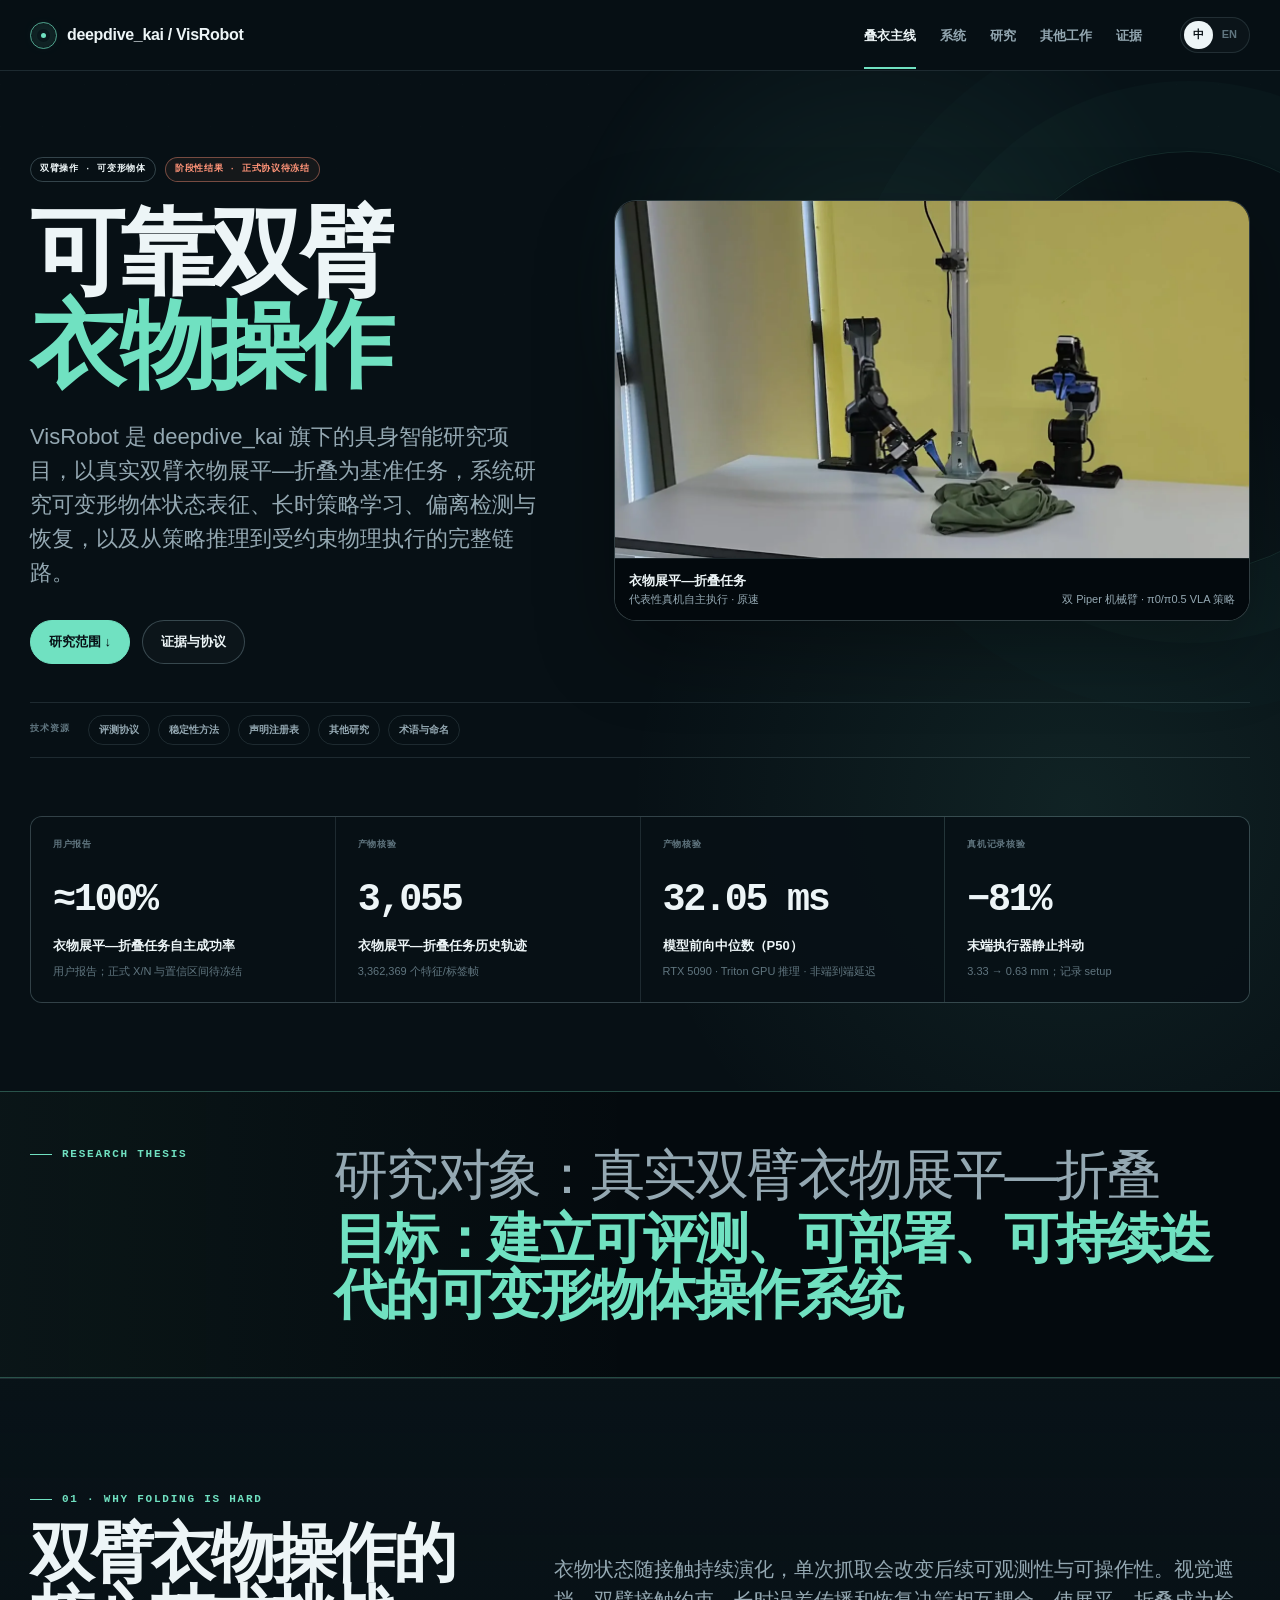
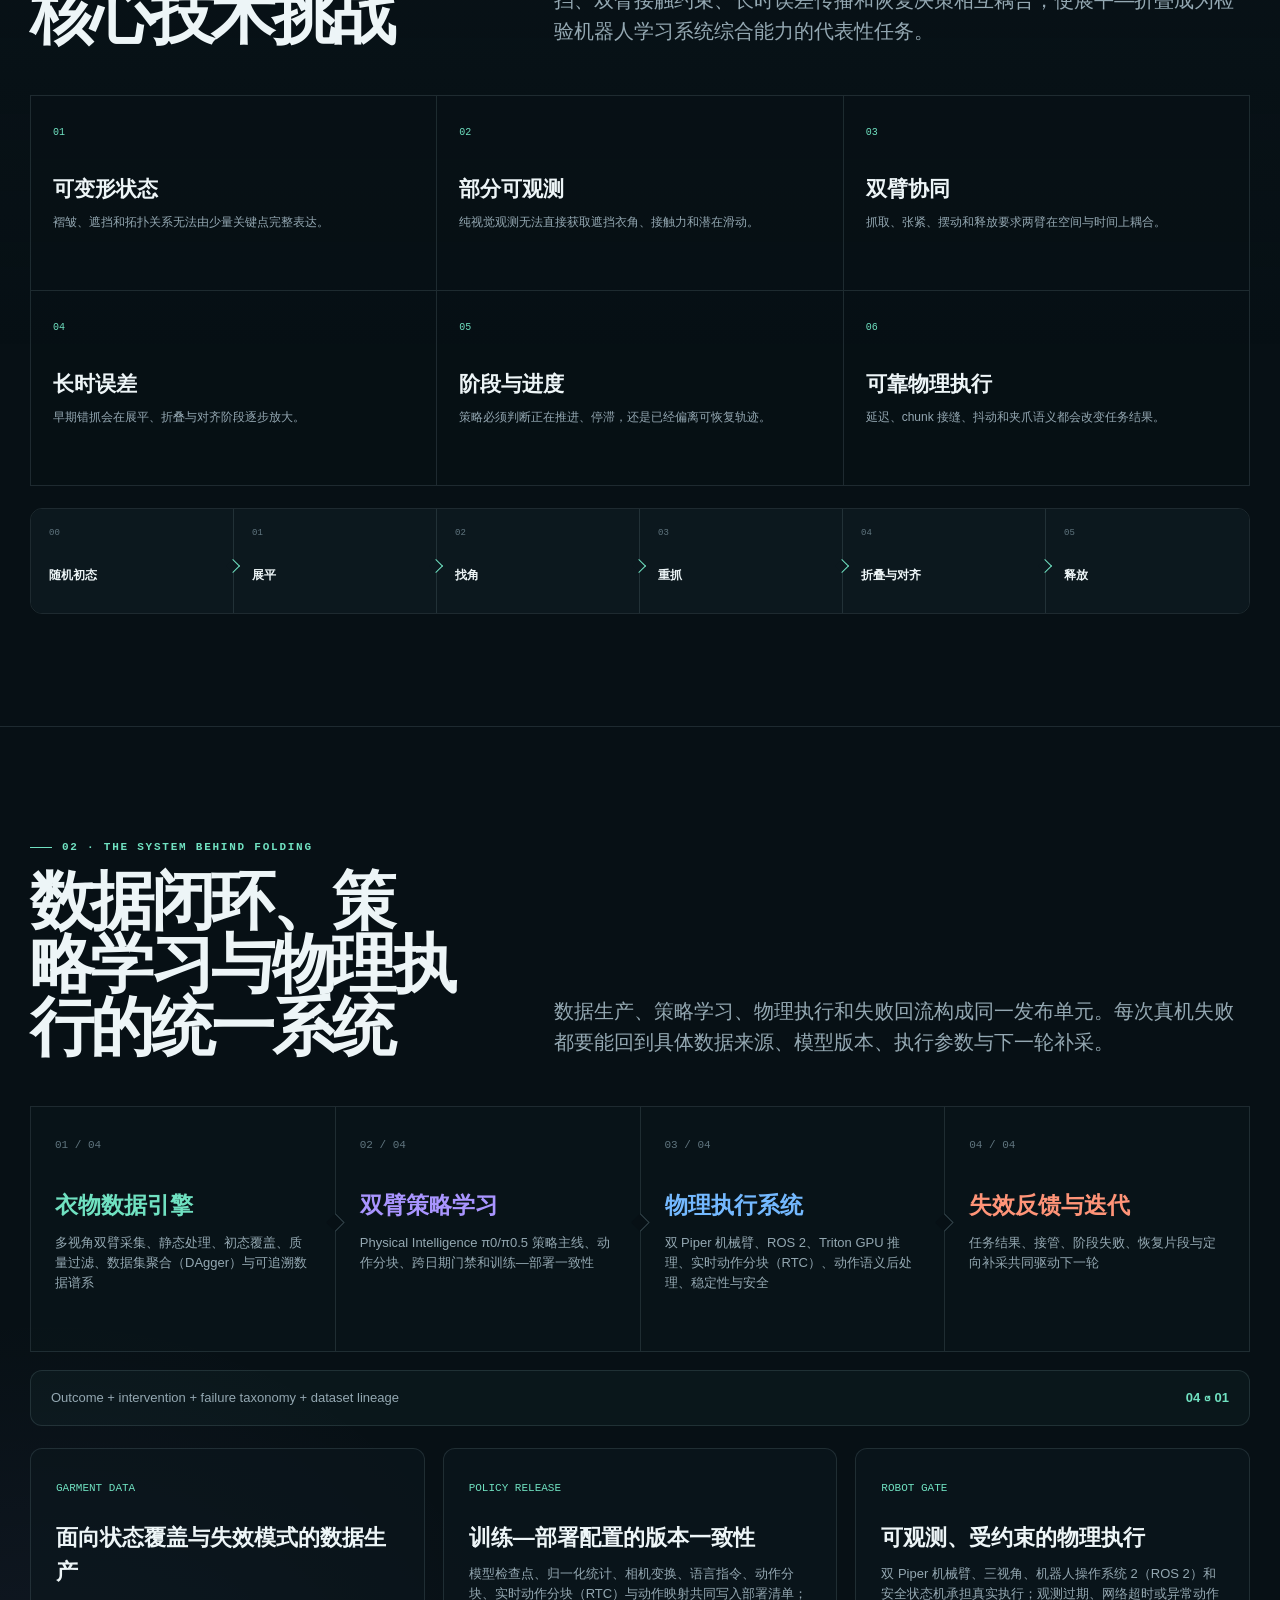
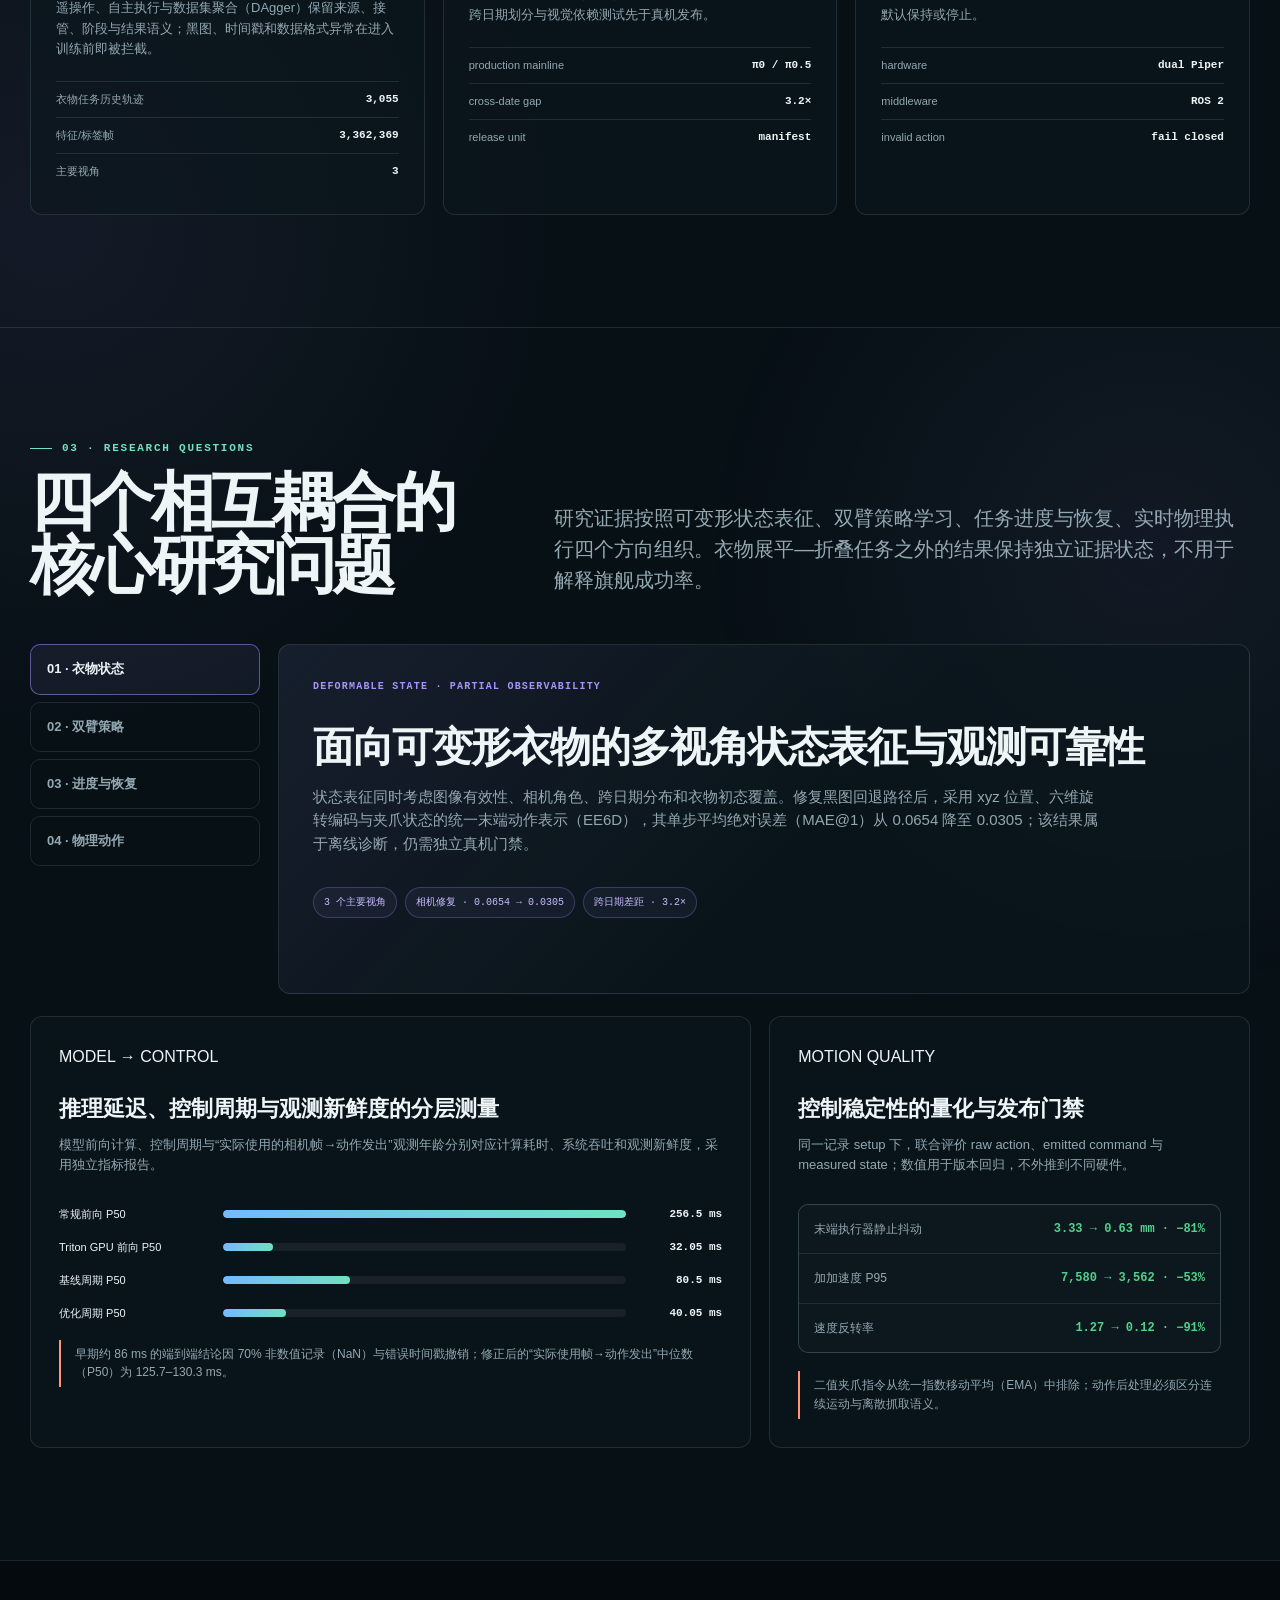
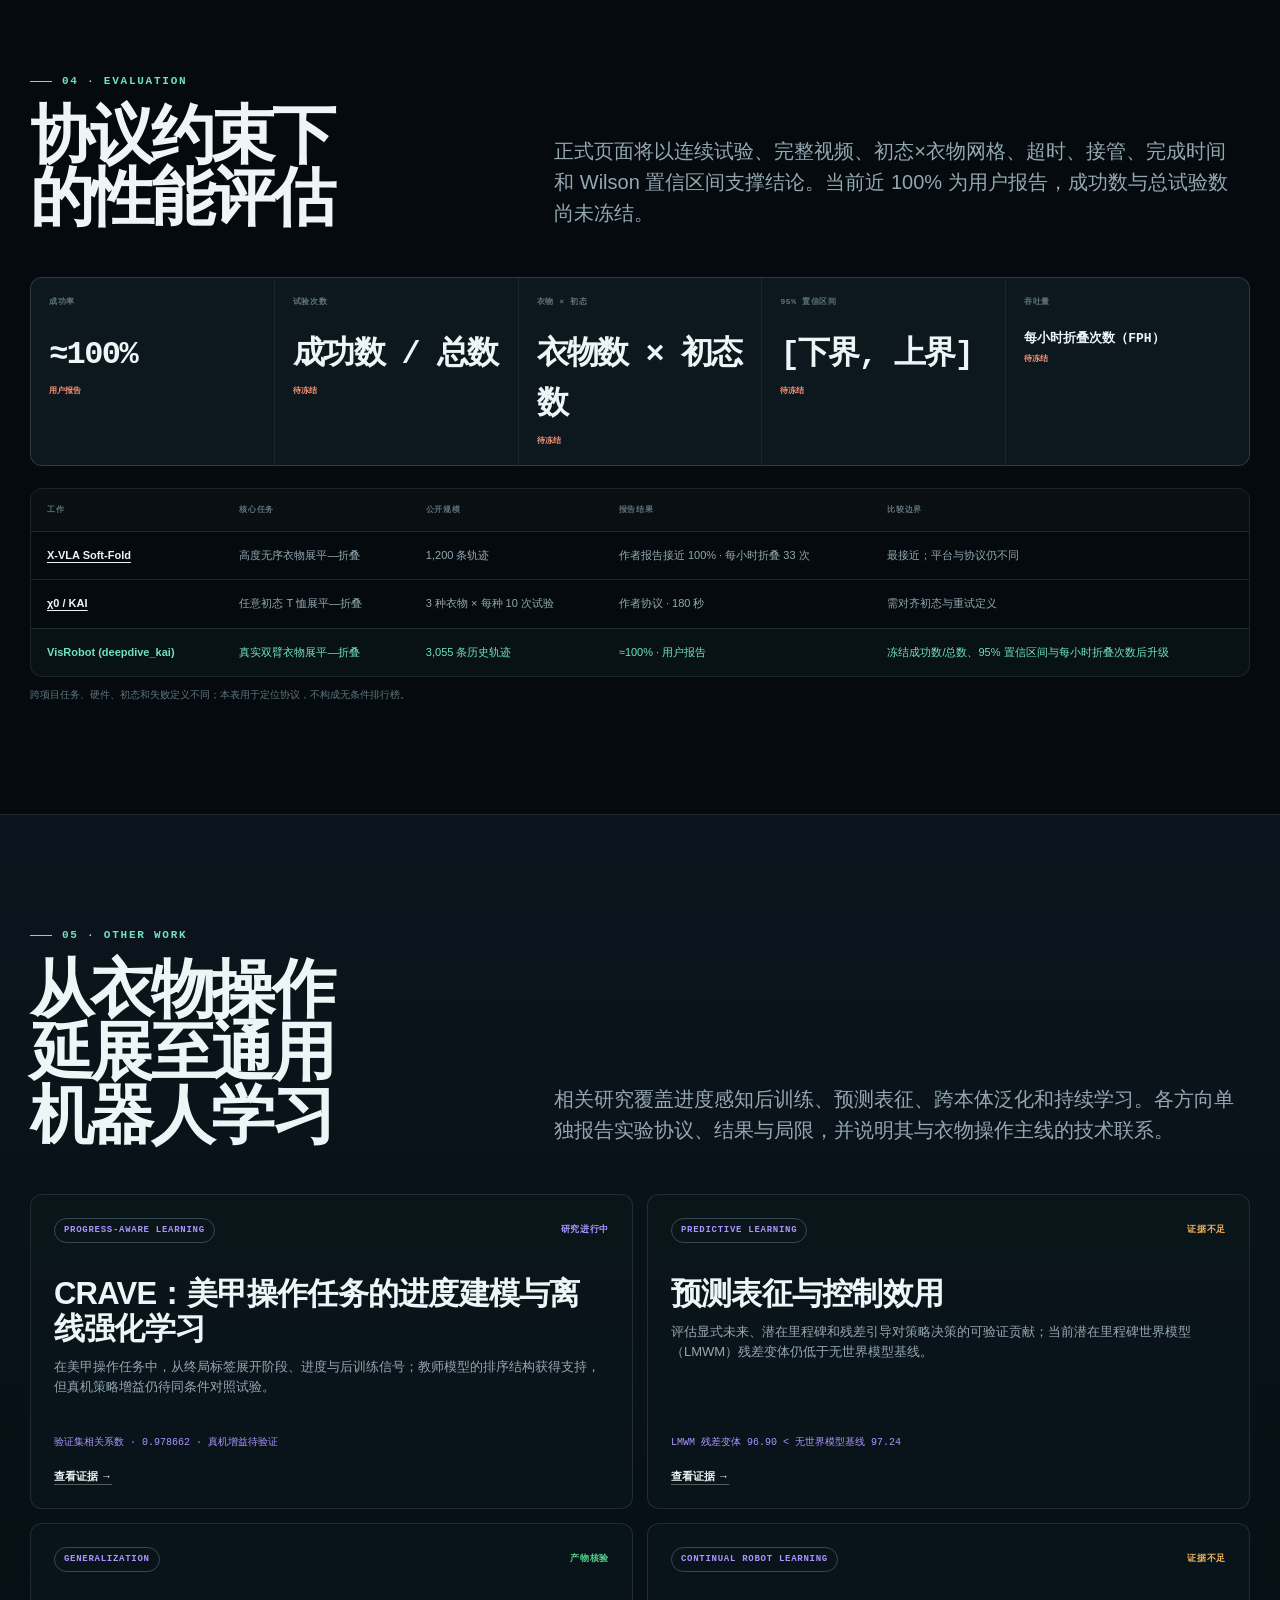
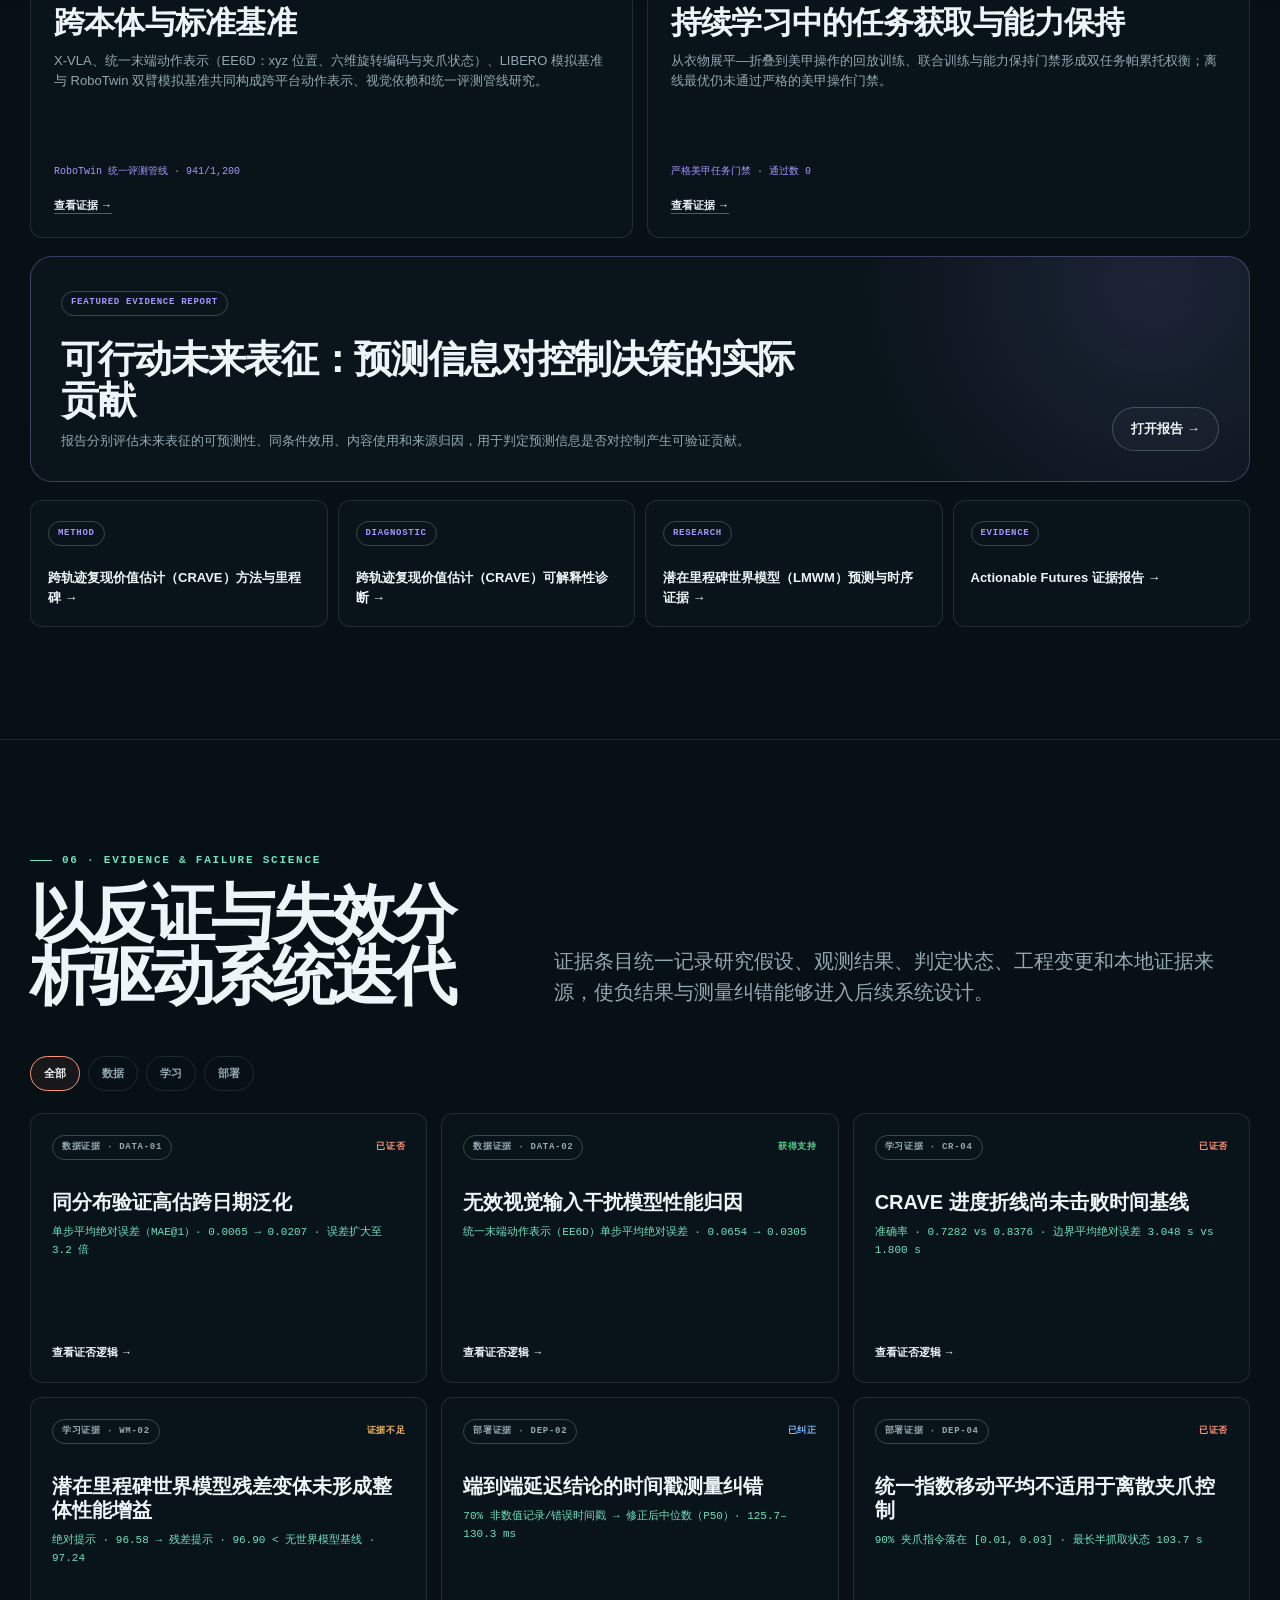
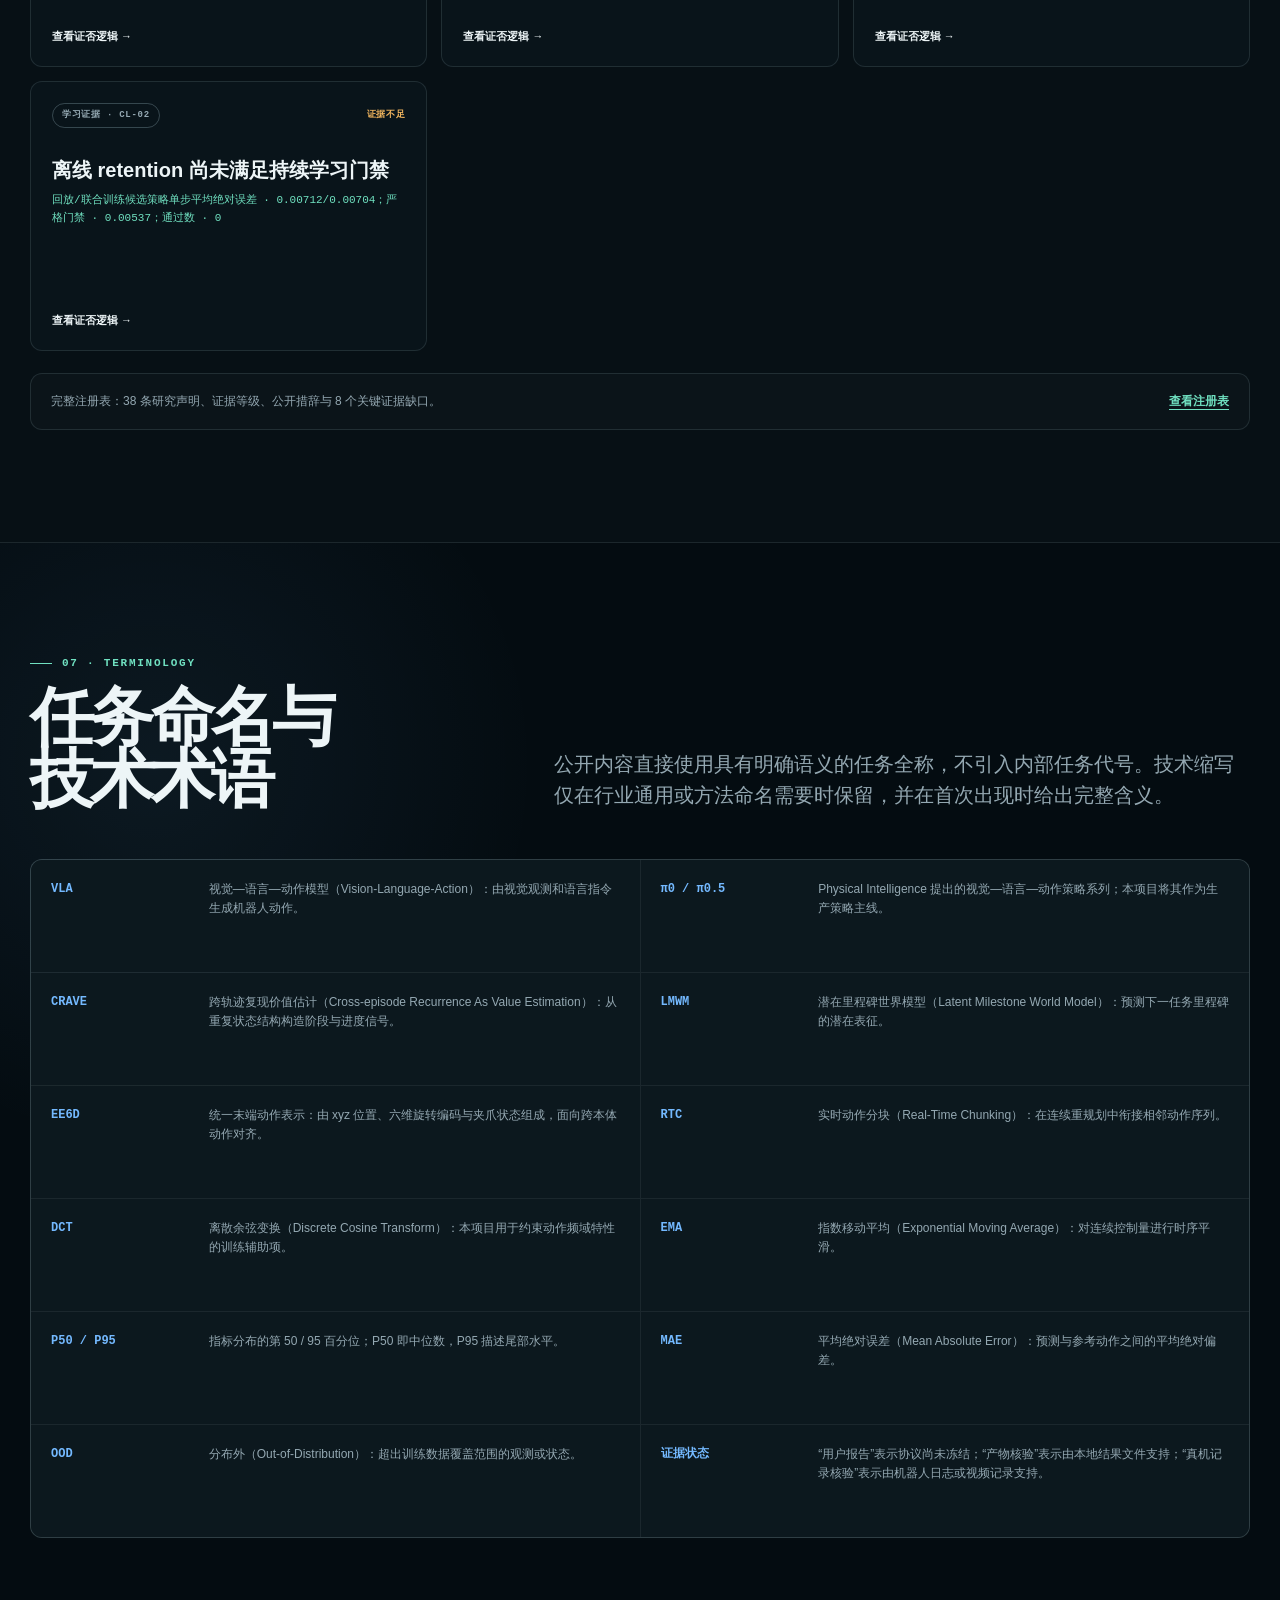
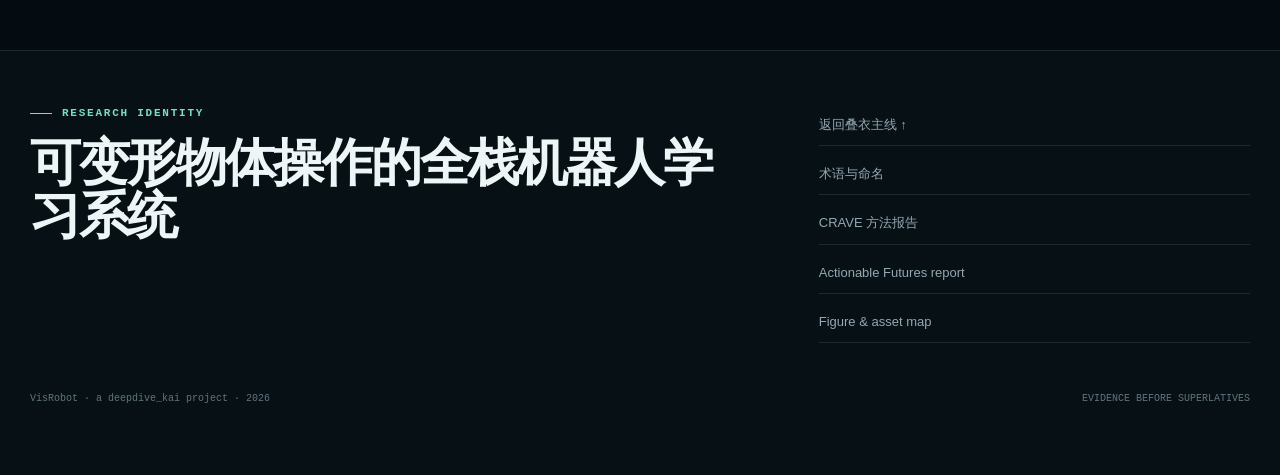
==== commit 3e92be13: "Use descriptive public task names" ====
--- a/site/index.html
+++ b/site/index.html
@@ -65,7 +65,7 @@
             </video>
             <figcaption class="demo-caption">
               <div>
-                <strong data-copy-zh="衣物展平—折叠任务（Task A）" data-copy-en="Garment flatten-and-fold task (Task A)">衣物展平—折叠任务（Task A）</strong>
+                <strong data-copy-zh="衣物展平—折叠任务" data-copy-en="Garment flatten-and-fold task">衣物展平—折叠任务</strong>
                 <span data-copy-zh="代表性真机自主执行 · 原速" data-copy-en="Representative autonomous rollout · real-time">代表性真机自主执行 · 原速</span>
               </div>
               <span data-copy-zh="双 Piper 机械臂 · π0/π0.5 VLA 策略" data-copy-en="DUAL PIPER ARMS · π0/π0.5 VLA POLICY">双 Piper 机械臂 · π0/π0.5 VLA 策略</span>
@@ -170,7 +170,7 @@
             <p class="eyebrow">03 · RESEARCH QUESTIONS</p>
             <h2 data-copy-zh="四个相互耦合的核心研究问题" data-copy-en="Four coupled research questions">四个相互耦合的核心研究问题</h2>
           </div>
-          <p data-copy-zh="研究证据按照可变形状态表征、双臂策略学习、任务进度与恢复、实时物理执行四个方向组织。衣物展平—折叠任务（Task A）之外的结果保持独立证据状态，不用于解释旗舰成功率。" data-copy-en="Evidence is organized around deformable-state representation, bimanual policy learning, task progress and recovery, and real-time physical execution. Results outside the garment flatten-and-fold task (Task A) retain independent evidence states and are not used to explain the flagship success rate.">研究证据按照可变形状态表征、双臂策略学习、任务进度与恢复、实时物理执行四个方向组织。衣物展平—折叠任务（Task A）之外的结果保持独立证据状态，不用于解释旗舰成功率。</p>
+          <p data-copy-zh="研究证据按照可变形状态表征、双臂策略学习、任务进度与恢复、实时物理执行四个方向组织。衣物展平—折叠任务之外的结果保持独立证据状态，不用于解释旗舰成功率。" data-copy-en="Evidence is organized around deformable-state representation, bimanual policy learning, task progress and recovery, and real-time physical execution. Results outside garment flatten-and-fold retain independent evidence states and are not used to explain the flagship success rate.">研究证据按照可变形状态表征、双臂策略学习、任务进度与恢复、实时物理执行四个方向组织。衣物展平—折叠任务之外的结果保持独立证据状态，不用于解释旗舰成功率。</p>
         </header>
         <div class="learning-layout">
           <div class="learning-tabs" id="learning-tabs" role="tablist" aria-label="Research questions"></div>
@@ -290,11 +290,9 @@
             <p class="eyebrow">07 · TERMINOLOGY</p>
             <h2 data-copy-zh="任务命名与技术术语" data-copy-en="Task naming and technical terminology">任务命名与技术术语</h2>
           </div>
-          <p data-copy-zh="任务代码仅用于关联内部数据与实验记录。面向访客的内容始终先写任务全称，再在括号中保留代码；技术缩写在首次出现时给出完整含义。" data-copy-en="Task codes link internal datasets and experiment records. Public-facing content always gives the full task name before the code in parentheses, and technical acronyms are expanded on first use.">任务代码仅用于关联内部数据与实验记录。面向访客的内容始终先写任务全称，再在括号中保留代码；技术缩写在首次出现时给出完整含义。</p>
+          <p data-copy-zh="公开内容直接使用具有明确语义的任务全称，不引入内部任务代号。技术缩写仅在行业通用或方法命名需要时保留，并在首次出现时给出完整含义。" data-copy-en="Public content uses descriptive task names without internal task codes. Technical acronyms are retained only when standard in the field or required by a method name, and are expanded on first use.">公开内容直接使用具有明确语义的任务全称，不引入内部任务代号。技术缩写仅在行业通用或方法命名需要时保留，并在首次出现时给出完整含义。</p>
         </header>
         <dl class="glossary-grid">
-          <div><dt>Task A</dt><dd data-copy-zh="衣物展平—折叠任务：本项目的旗舰真机基准任务。" data-copy-en="Garment flatten-and-fold: the flagship real-robot benchmark in this project.">衣物展平—折叠任务：本项目的旗舰真机基准任务。</dd></div>
-          <div><dt>Task N</dt><dd data-copy-zh="美甲操作任务：用于进度建模、后训练与持续学习研究。" data-copy-en="Nail-art manipulation: used for progress modeling, post-training and continual-learning studies.">美甲操作任务：用于进度建模、后训练与持续学习研究。</dd></div>
           <div><dt>VLA</dt><dd data-copy-zh="视觉—语言—动作模型（Vision-Language-Action）：由视觉观测和语言指令生成机器人动作。" data-copy-en="Vision-Language-Action model: generates robot actions from visual observations and language instructions.">视觉—语言—动作模型（Vision-Language-Action）：由视觉观测和语言指令生成机器人动作。</dd></div>
           <div><dt>π0 / π0.5</dt><dd data-copy-zh="Physical Intelligence 提出的视觉—语言—动作策略系列；本项目将其作为生产策略主线。" data-copy-en="The Vision-Language-Action policy family introduced by Physical Intelligence and used as this project's production-policy mainline.">Physical Intelligence 提出的视觉—语言—动作策略系列；本项目将其作为生产策略主线。</dd></div>
           <div><dt>CRAVE</dt><dd data-copy-zh="跨轨迹复现价值估计（Cross-episode Recurrence As Value Estimation）：从重复状态结构构造阶段与进度信号。" data-copy-en="Cross-episode Recurrence As Value Estimation: derives stage and progress signals from recurrent state structure across trajectories.">跨轨迹复现价值估计（Cross-episode Recurrence As Value Estimation）：从重复状态结构构造阶段与进度信号。</dd></div>
